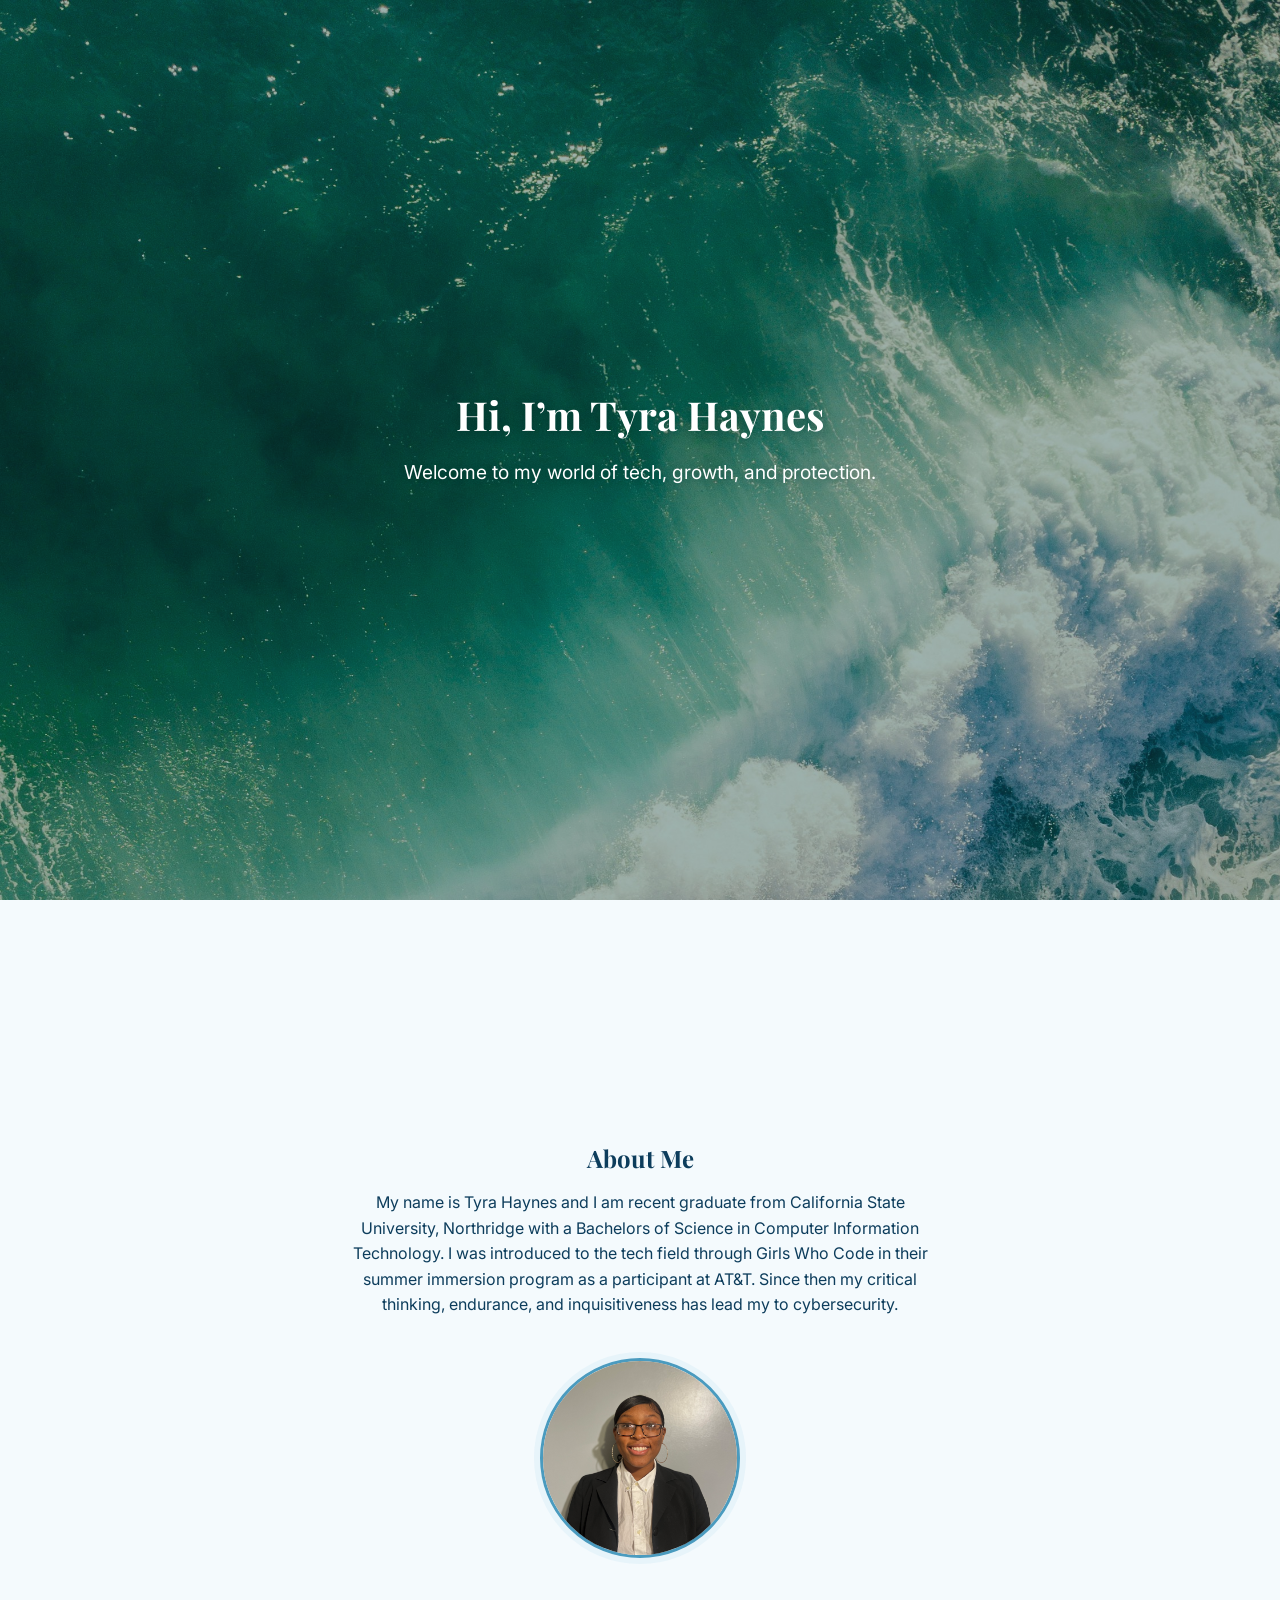
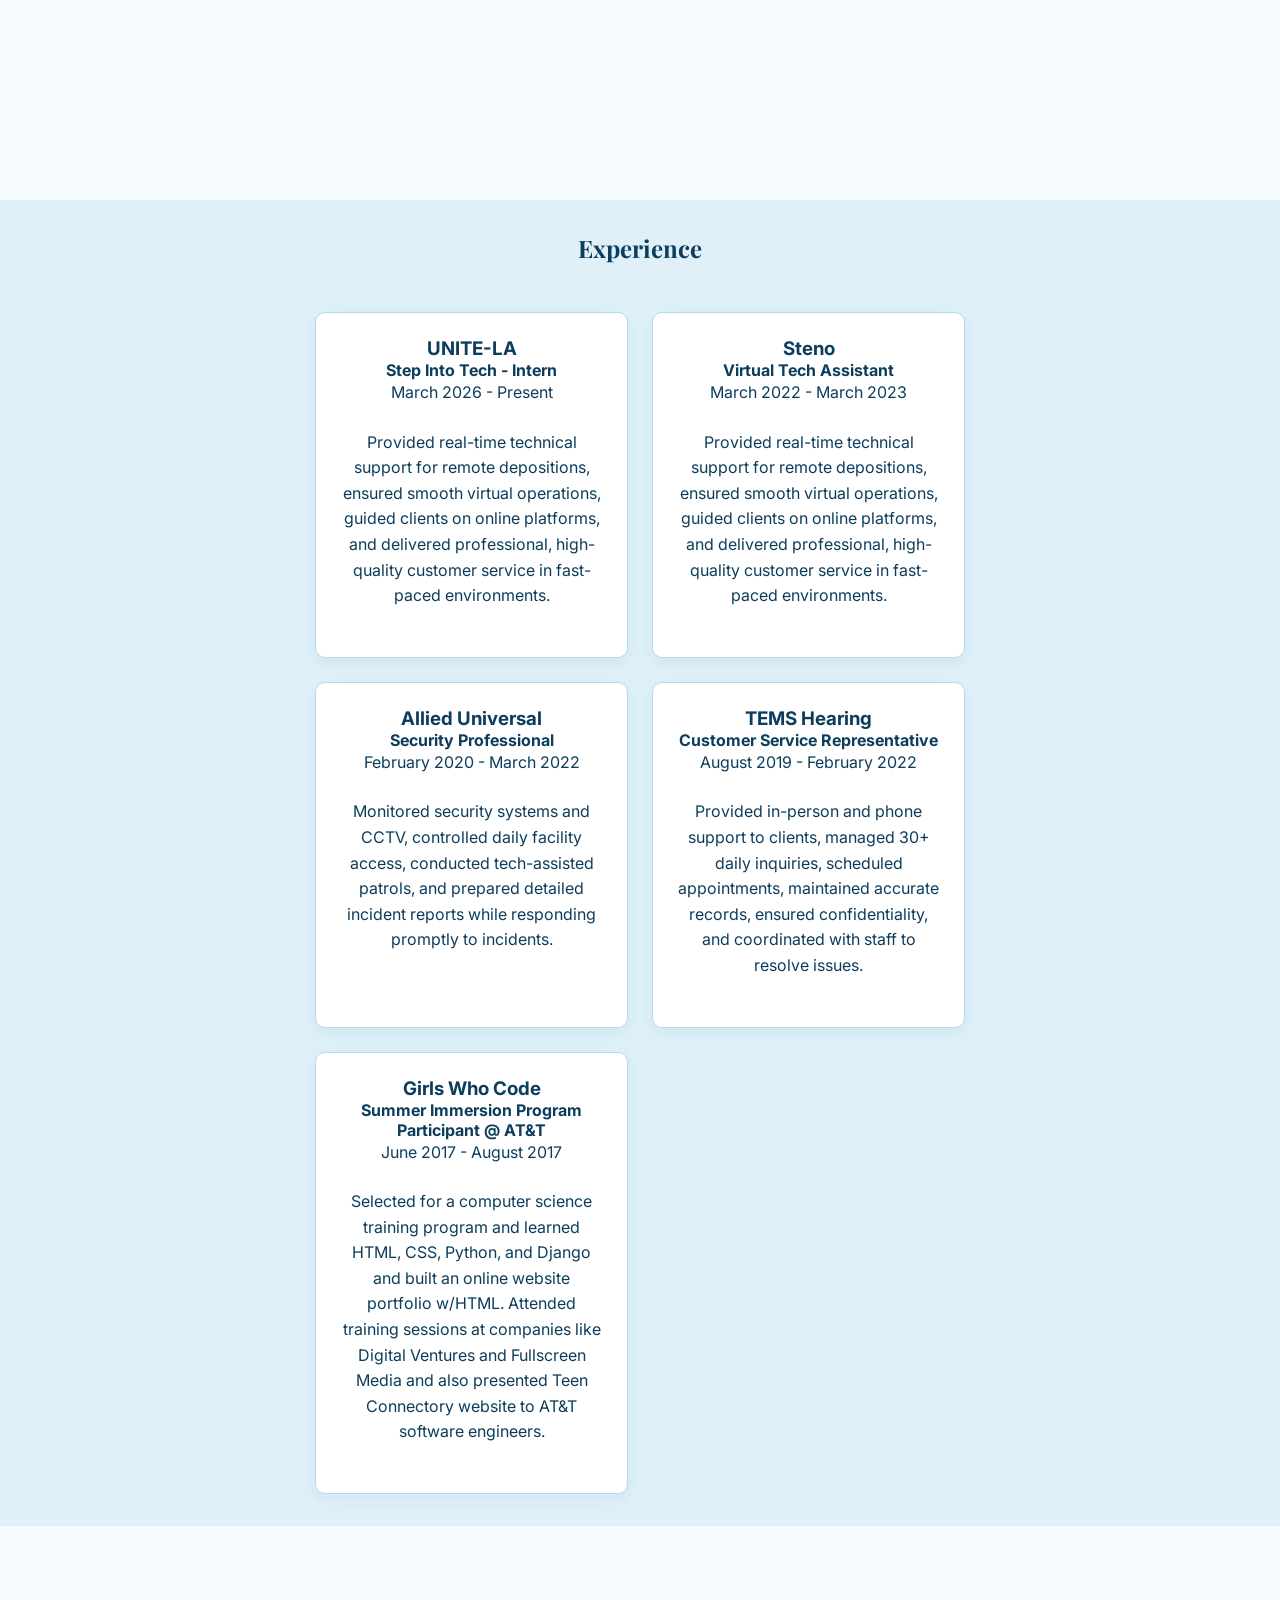
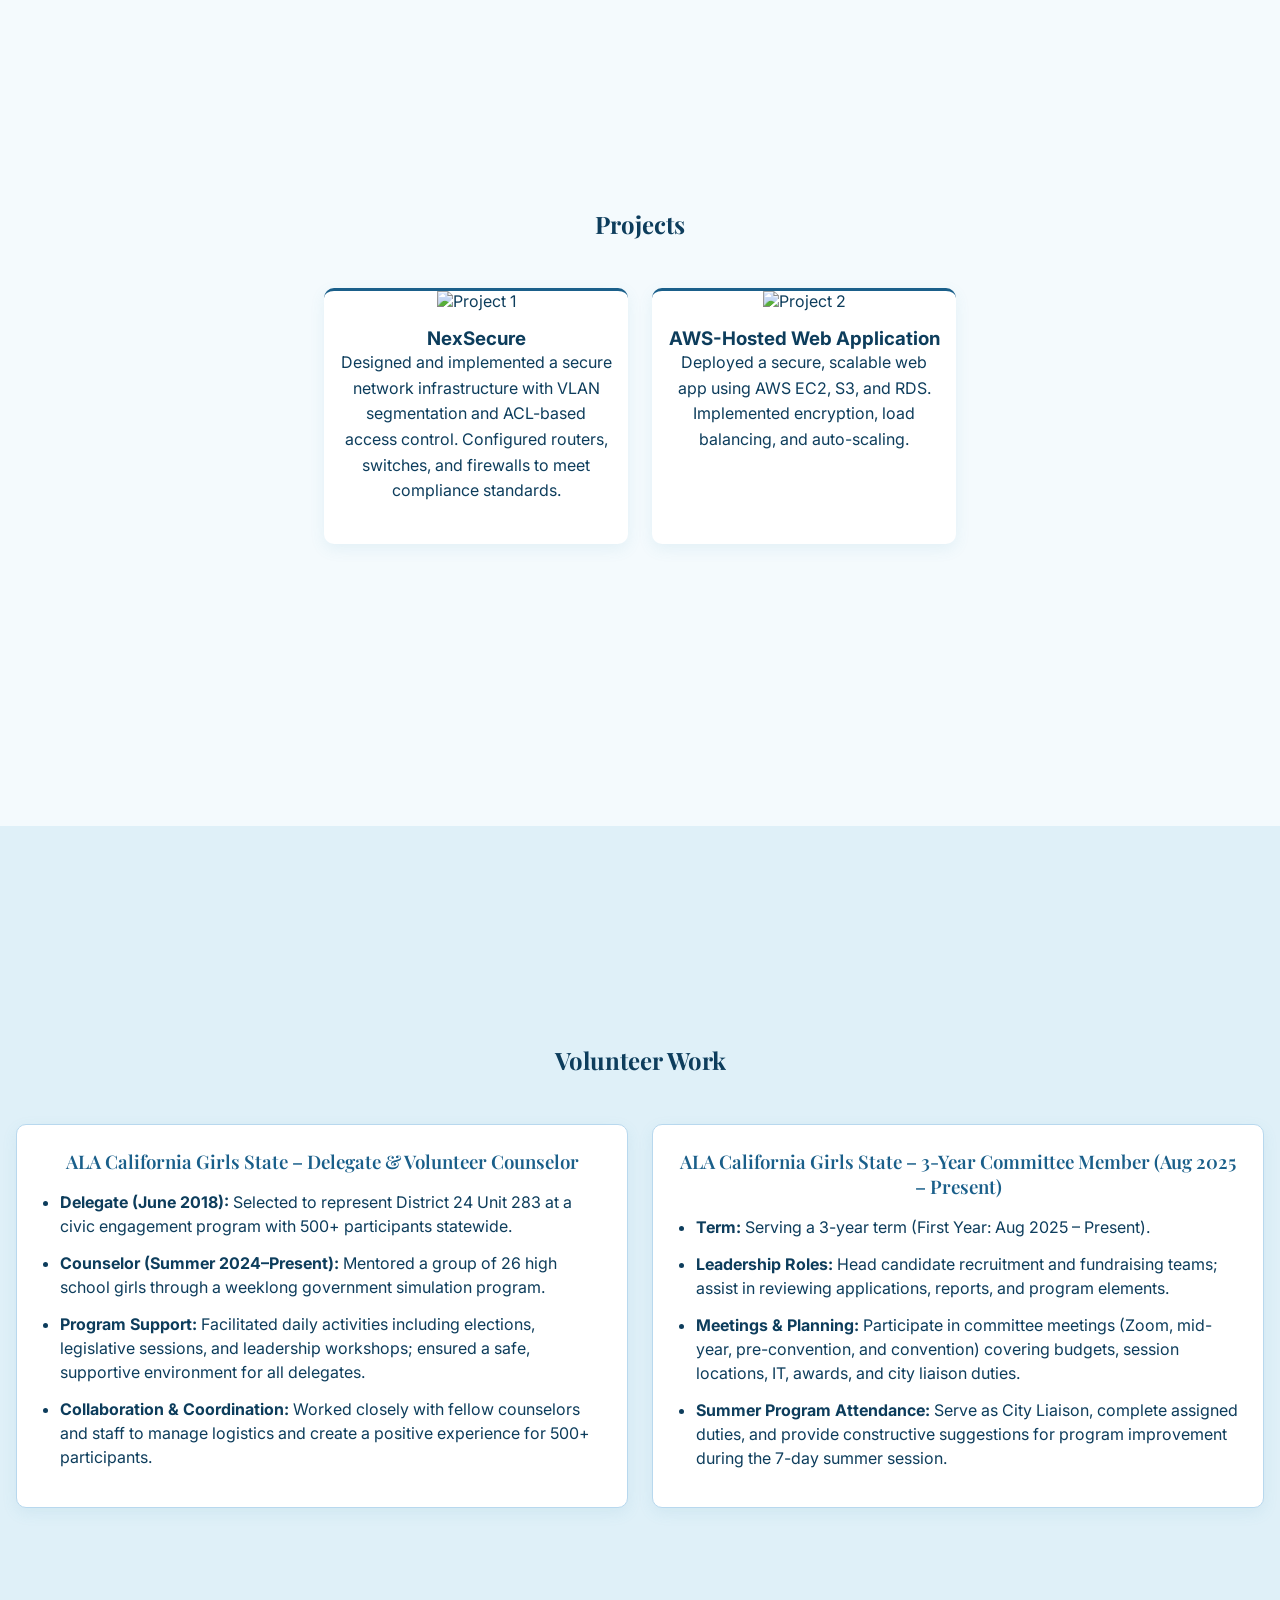
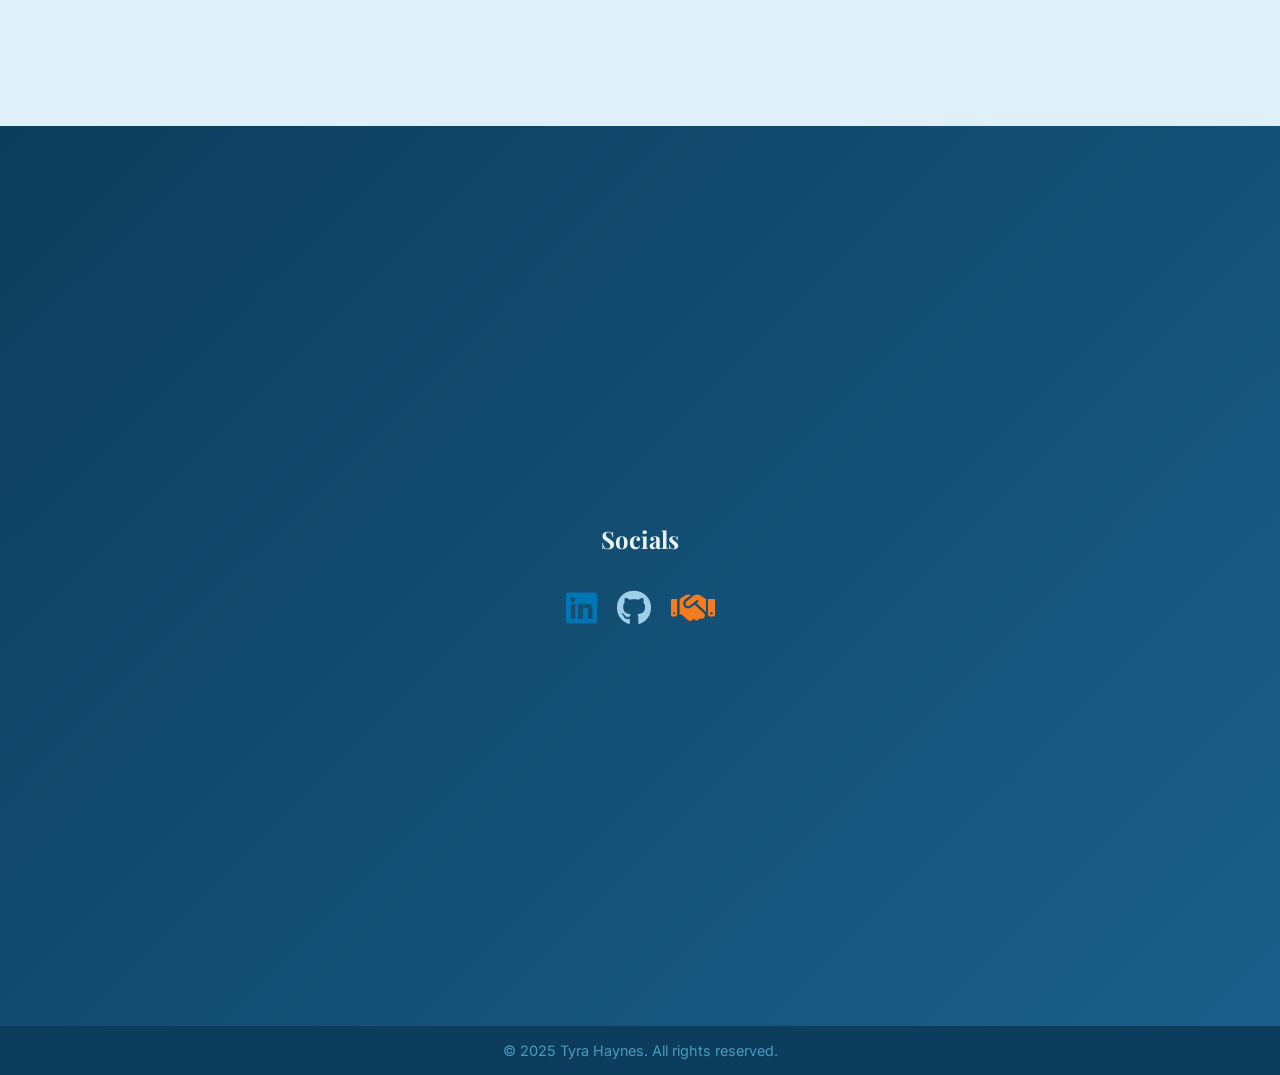
==== index.html @ 69f5b3f6 "Initial commit" ====
<!DOCTYPE html>
<html lang="en">
<head>
  <meta charset="UTF-8">
  <meta name="viewport" content="width=device-width, initial-scale=1.0">
  <title>Tyra Haynes - Cybersecurity Specialist</title>

  <link rel="icon" href="favicon-32x32.png" type="image/png">
<link rel="apple-touch-icon" href="favicon-32x32.png">

  <link rel="stylesheet" href="style.css">
  <link rel="stylesheet" href="https://cdnjs.cloudflare.com/ajax/libs/font-awesome/6.5.0/css/all.min.css">
</head>
<body>

  <!-- Hero -->
  <section id="hero">
    <h1>Hi, I’m Tyra Haynes</h1>
    <p>Welcome to my world of tech, growth, and protection.</p>
  </section>

  <!-- About -->
  <section id="about">
    <h2>About Me</h2>
    <p>My name is Tyra Haynes and I am recent graduate from California State University, Northridge with a Bachelors of Science in Computer Information Technology. I was introduced to the tech field through Girls Who Code in their summer immersion program as a participant at AT&T. Since then my critical thinking, endurance, and inquisitiveness has lead my to cybersecurity.</p>
    <img src="Tyra.jpeg" alt="Tyra Haynes">
  </section>

  <!-- Experience -->
  <section id="experience">
    <h2>Experience</h2>
    <div class="experience-cards">
      <div class="card">
        <h3>UNITE-LA</h3>
        <h4>Step Into Tech - Intern</h4>
        <p>March 2026 - Present </p>
        <p>Provided real-time technical support for remote depositions, ensured smooth virtual operations, guided clients on online platforms, and delivered professional, high-quality customer service in fast-paced environments.</p>
      </div>
      <div class="card">
        <h3>Steno</h3>
        <h4>Virtual Tech Assistant</h4>
        <p>March 2022 - March 2023</p>
        <p>Provided real-time technical support for remote depositions, ensured smooth virtual operations, guided clients on online platforms, and delivered professional, high-quality customer service in fast-paced environments.</p>
      </div>
      <div class="card">
        <h3>Allied Universal</h3>
        <h4>Security Professional</h4>
        <p>February 2020 - March 2022</p>
        <p>Monitored security systems and CCTV, controlled daily facility access, conducted tech-assisted patrols, and prepared detailed incident reports while responding promptly to incidents.</p>
      </div>
      <div class="card">
        <h3>TEMS Hearing</h3>
        <h4>Customer Service Representative</h4>
        <p>August 2019 - February 2022</p>
        <p>Provided in-person and phone support to clients, managed 30+ daily inquiries, scheduled appointments, maintained accurate records, ensured confidentiality, and coordinated with staff to resolve issues.</p> 
        </div>
        <div class="card">
        <h3>Girls Who Code</h3>
        <h4>Summer Immersion Program Participant @ AT&T</h4>
        <p>June 2017 - August 2017</p>
        <p>Selected for a computer science training program and learned HTML, CSS, Python, and Django and built an online website portfolio 
            w/HTML. Attended training sessions at companies like Digital Ventures and Fullscreen Media and also presented Teen Connectory website to AT&T software engineers. </p>
      </div>
    </div>
  </section>

  <!-- Projects -->
  <section id="projects">
    <h2>Projects</h2>
    <div class="projects-grid">
      <div class="project-card">
        <img src="project1.jpg" alt="Project 1">
        <div class="project-info">
          <h3>NexSecure</h3>
          <p>Designed and implemented a secure network infrastructure with VLAN segmentation and ACL-based access control. Configured routers, switches, and firewalls to meet compliance standards.</p>
        </div>
      </div>
      <div class="project-card">
        <img src="project2.jpg" alt="Project 2">
        <div class="project-info">
          <h3>AWS-Hosted Web Application</h3>
          <p>Deployed a secure, scalable web app using AWS EC2, S3, and RDS. Implemented encryption, load balancing, and auto-scaling.</p>
        </div>
      </div>
    </div>
  </section>

  <!-- Volunteer -->
<section id="volunteer">
  <h2>Volunteer Work</h2>
  <div class="volunteer-cards">
    <div class="card">
      <h3>ALA California Girls State – Delegate & Volunteer Counselor</h3>
      <ul>
        <li><strong>Delegate (June 2018):</strong> Selected to represent District 24 Unit 283 at a civic engagement program with 500+ participants statewide.</li>
        <li><strong>Counselor (Summer 2024–Present):</strong> Mentored a group of 26 high school girls through a weeklong government simulation program.</li>
        <li><strong>Program Support:</strong> Facilitated daily activities including elections, legislative sessions, and leadership workshops; ensured a safe, supportive environment for all delegates.</li>
        <li><strong>Collaboration & Coordination:</strong> Worked closely with fellow counselors and staff to manage logistics and create a positive experience for 500+ participants.</li>
      </ul>
    </div>
    <div class="card">
        <h3>ALA California Girls State – 3-Year Committee Member (Aug 2025 – Present)</h3>
         <ul>
        <li><strong>Term:</strong> Serving a 3-year term (First Year: Aug 2025 – Present).</li>
        <li><strong>Leadership Roles:</strong> Head candidate recruitment and fundraising teams; assist in reviewing applications, reports, and program elements.</li>
         <li><strong>Meetings & Planning:</strong> Participate in committee meetings (Zoom, mid-year, pre-convention, and convention) covering budgets, session locations, IT, awards, and city liaison duties.</li>
         <li><strong>Summer Program Attendance:</strong> Serve as City Liaison, complete assigned duties, and provide constructive suggestions for program improvement during the 7-day summer session.</li>
     </ul>
    </div>
  </div>
</section>

  <!-- Contact -->
 <section id="contact">
  <h2>Socials</h2>
  <div class="contact-icons">
    <a href="https://www.linkedin.com/in/tyra-haynes-11b16b142" target="_blank">
      <i class="fab fa-linkedin"></i>
    </a>
    <a href="https://github.com/tyrahaynes" target="_blank">
      <i class="fab fa-github"></i>
    </a>
    <a href="https://app.joinhandshake.com/profiles/zrj7mc" target="_blank">
      <i class="fas fa-handshake"></i>
    </a>
  </div>
</section>



  <footer>
    &copy; 2025 Tyra Haynes. All rights reserved.
  </footer>

  <script src="script.js"></script>
</body>
</html>
---- style.css ----
@import url('https://fonts.googleapis.com/css2?family=Playfair+Display:wght@400;600&family=Inter:wght@400;500&display=swap');

* { box-sizing: border-box; margin: 0; padding: 0; }
html { scroll-behavior: smooth; }
body { font-family: 'Inter', sans-serif; color: #0d3d5c; }
a { text-decoration: none; color: inherit; }

h1, h2 { font-family: 'Playfair Display', serif; margin-bottom: 1rem; }
p { max-width: 600px; margin-bottom: 1.5rem; line-height: 1.6; }

section {
  min-height: 100vh;
  display: flex;
  flex-direction: column;
  justify-content: center;
  align-items: center;
  padding: 2rem;
  text-align: center;
  opacity: 0;
  transform: translateY(20px);
  transition: all 0.8s ease-in-out;
}
section.visible { opacity: 1; transform: translateY(0); }

@keyframes gradientAnimation {
  0% { background-position: 0% 50%; }
  50% { background-position: 100% 50%; }
  100% { background-position: 0% 50%; }
}
body {
  background: linear-gradient(45deg, #0d3d5c, #1a5f8a, #4a9bbf, #0d3d5c);
  background-size: 400% 400%;
  animation: gradientAnimation 15s ease infinite;
}

#hero {
  background-image: url('ocean.jpg'); /* make sure ocean.jpg is in the same folder as your HTML */
  background-size: cover;
  background-position: center top;
  background-repeat: no-repeat;
  position: relative;
  color: #fff;
}

/* Deep teal overlay — pulls from the wave colors in your photo */
#hero::before {
  content: '';
  position: absolute;
  inset: 0;
  background: rgba(10, 60, 55, 0.40);
  z-index: 0;
}

/* Lift all hero content above the overlay */
#hero * {
  position: relative;
  z-index: 1;
}

#hero h1 { 
  font-size: 2.5rem; 
  color: #ffffff; 
  text-shadow: 0 2px 12px rgba(0,0,0,0.25);
}

#hero p { 
  font-size: 1.2rem; 
  color: #ffffff;
  text-shadow: 0 1px 8px rgba(0,0,0,0.2);
}

#hero .cta-btn {
  display: inline-block;
  padding: 0.75rem 2rem;
  border: 1.5px solid rgba(255,255,255,0.7);
  color: #fff;
  border-radius: 30px;
  letter-spacing: 0.05em;
  backdrop-filter: blur(4px);
  background: rgba(255,255,255,0.1);
  transition: background 0.3s, color 0.3s;
}

#hero .cta-btn:hover {
  background: rgba(255,255,255,0.25);
  color: #fff;
}

#about { background: #f4fafd; color: #0d3d5c; }
#about img {
  width: 200px; height: 200px;
  border-radius: 50%; margin-top: 1rem;
  object-fit: cover;
  border: 3px solid #4a9bbf;
  box-shadow: 0 0 0 6px #9dd0e828;
}

#experience { background: #dff0f8; color: #0d3d5c; }
.experience-cards {
  display: grid;
  grid-template-columns: repeat(auto-fit, minmax(250px, 1fr));
  gap: 1.5rem; margin-top: 2rem;
}
.card {
  background: #fff; padding: 1.5rem;
  border-radius: 10px;
  border: 0.5px solid #b8d8ee;
  box-shadow: 0 5px 15px rgba(74,155,191,0.1);
  transition: transform 0.3s, box-shadow 0.3s;
}
.card:hover {
  transform: translateY(-5px);
  box-shadow: 0 10px 25px rgba(74,155,191,0.2);
}

#projects { background: #f4fafd; color: #0d3d5c; }
.projects-grid {
  display: grid;
  grid-template-columns: repeat(auto-fit, minmax(250px, 1fr));
  gap: 1.5rem; margin-top: 2rem;
}
.project-card {
  background: #fff; border-radius: 10px; overflow: hidden;
  border-top: 3px solid #1a5f8a;
  box-shadow: 0 5px 15px rgba(74,155,191,0.1);
  transition: transform 0.3s, box-shadow 0.3s;
}
.project-card:hover {
  transform: translateY(-5px);
  box-shadow: 0 10px 25px rgba(74,155,191,0.2);
}
.project-card img { width: 100%; height: 150px; object-fit: cover; }
.project-card .project-info { padding: 1rem; }

#volunteer { background: #dff0f8; color: #0d3d5c; padding: 2rem 1rem; }
.volunteer-cards {
  display: grid;
  grid-template-columns: repeat(auto-fit, minmax(300px, 1fr));
  gap: 1.5rem; margin-top: 2rem;
}
#volunteer ul { text-align: left; margin-top: 1rem; padding-left: 1.2rem; }
#volunteer li { margin-bottom: 0.8rem; line-height: 1.5; }
#volunteer h3 {
  text-align: center; margin-bottom: 1rem;
  font-weight: 600; font-family: 'Playfair Display', serif; color: #1a5f8a;
}

#contact { background: linear-gradient(135deg, #0d3d5c, #1a5f8a); color: #e8f4fb; }
.contact-icons { display: flex; justify-content: center; gap: 20px; font-size: 2.2rem; margin-top: 1rem; }
.contact-icons a { color: #9dd0e8; transition: color 0.3s, transform 0.3s; }
.contact-icons a:hover { transform: translateY(-5px); }
.contact-icons a[href*="linkedin"] { color: #0077b5; }
.contact-icons a[href*="github"] { color: #9dd0e8; }
.contact-icons a[href*="joinhandshake"] { color: #f47c20; }

footer { padding: 1rem; text-align: center; font-size: 0.9rem; background: #0d3d5c; color: #4a9bbf; }
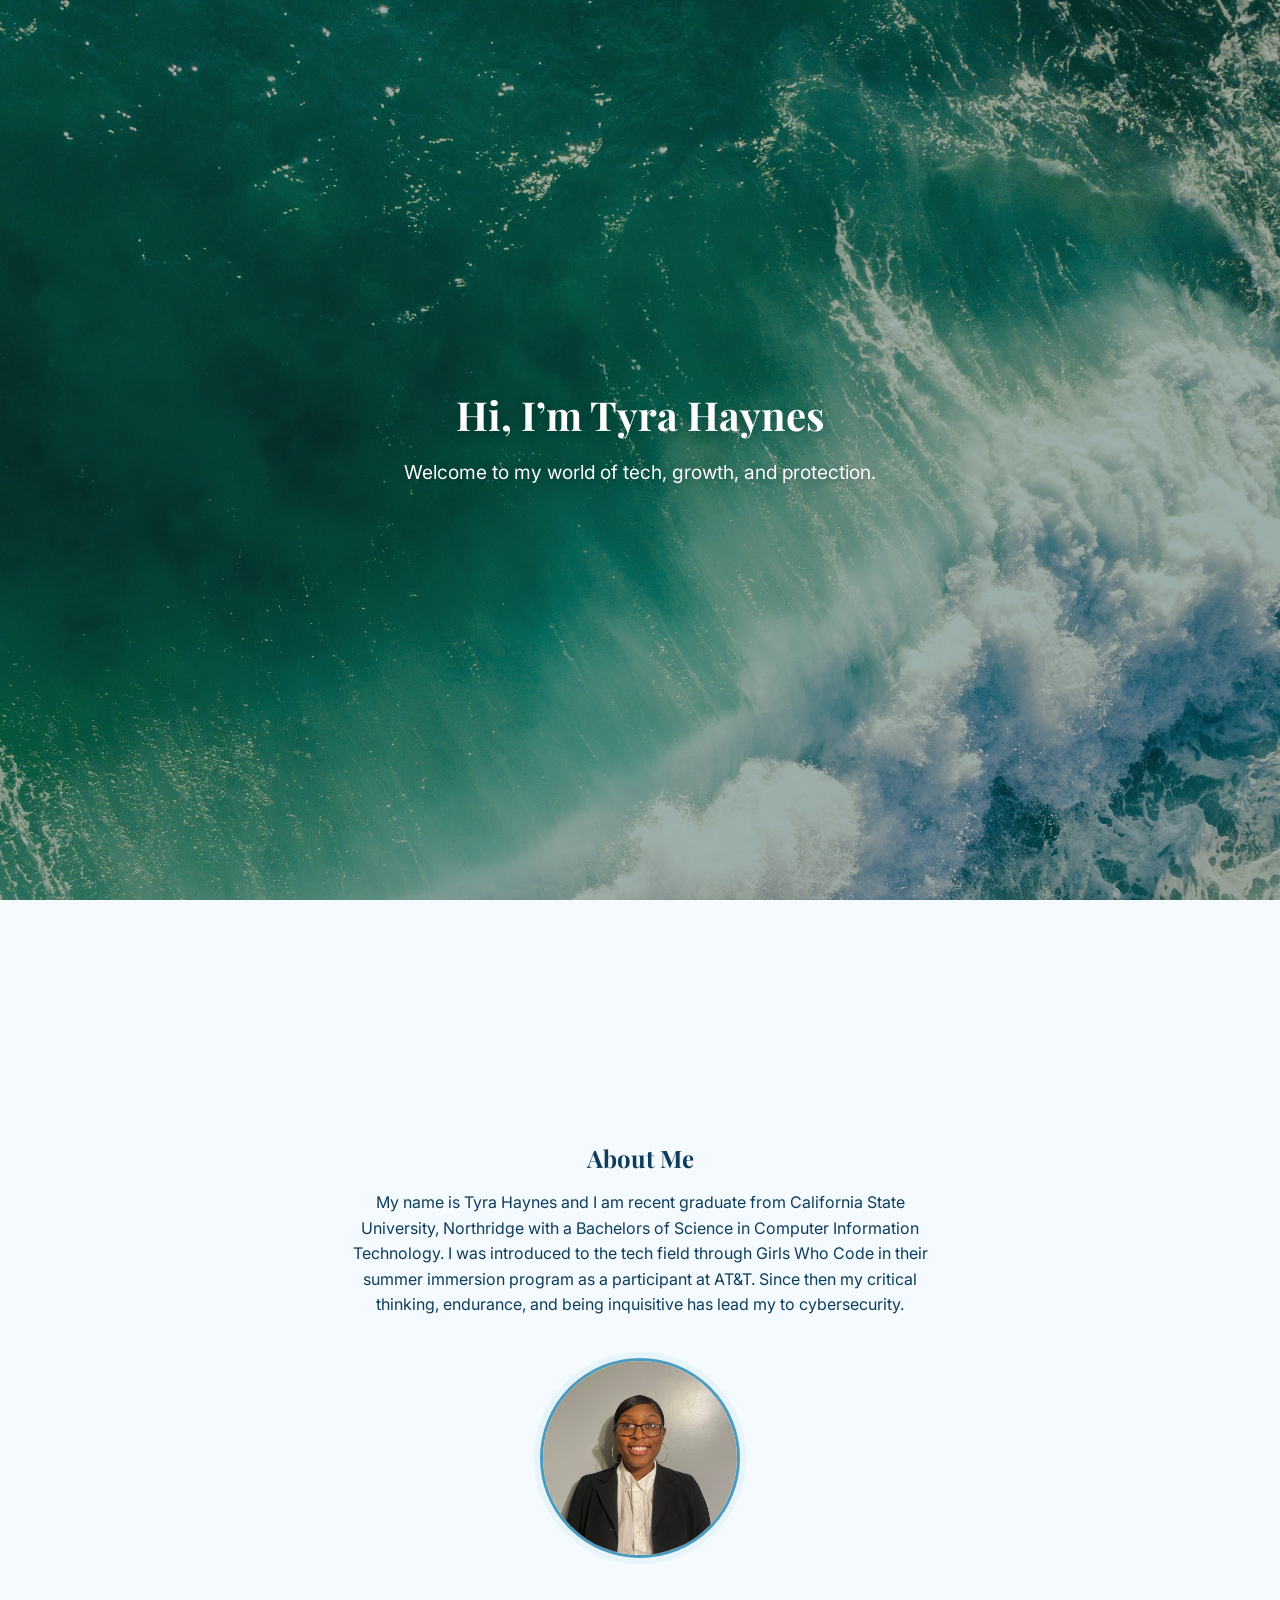
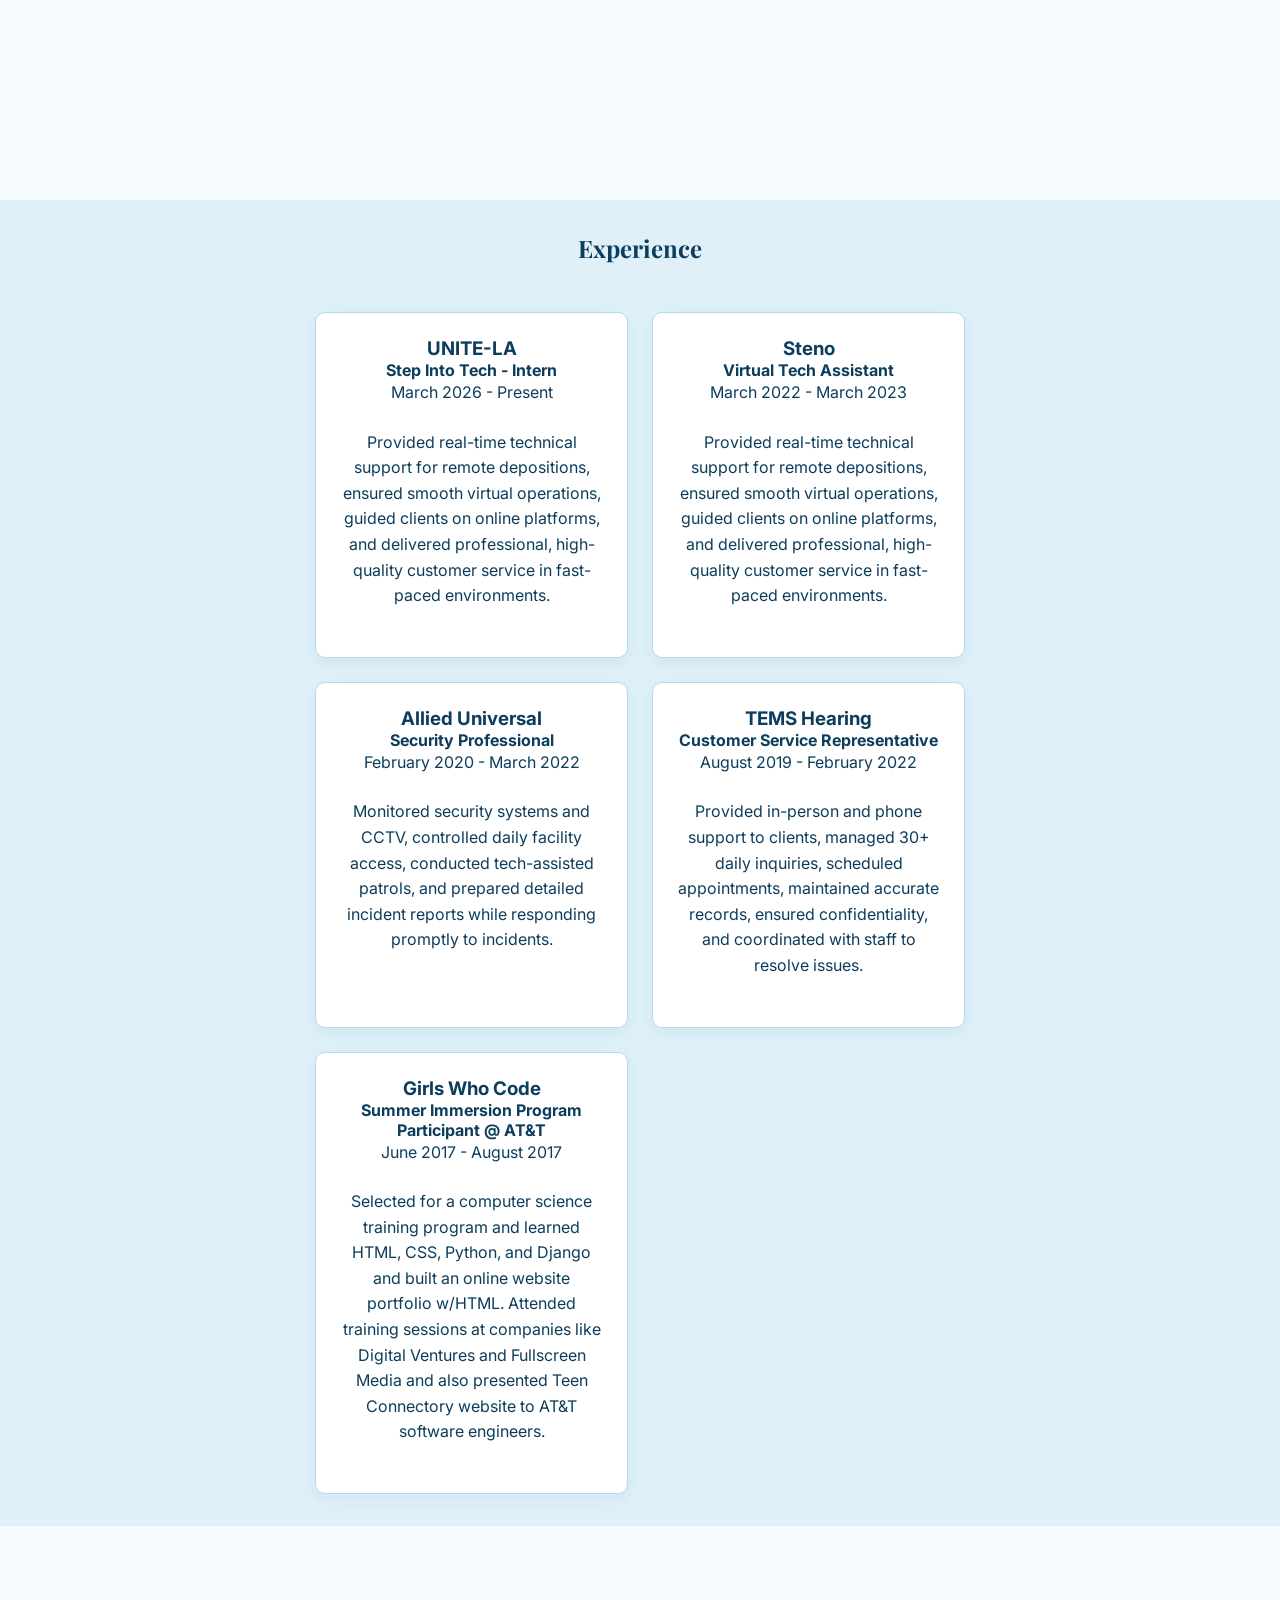
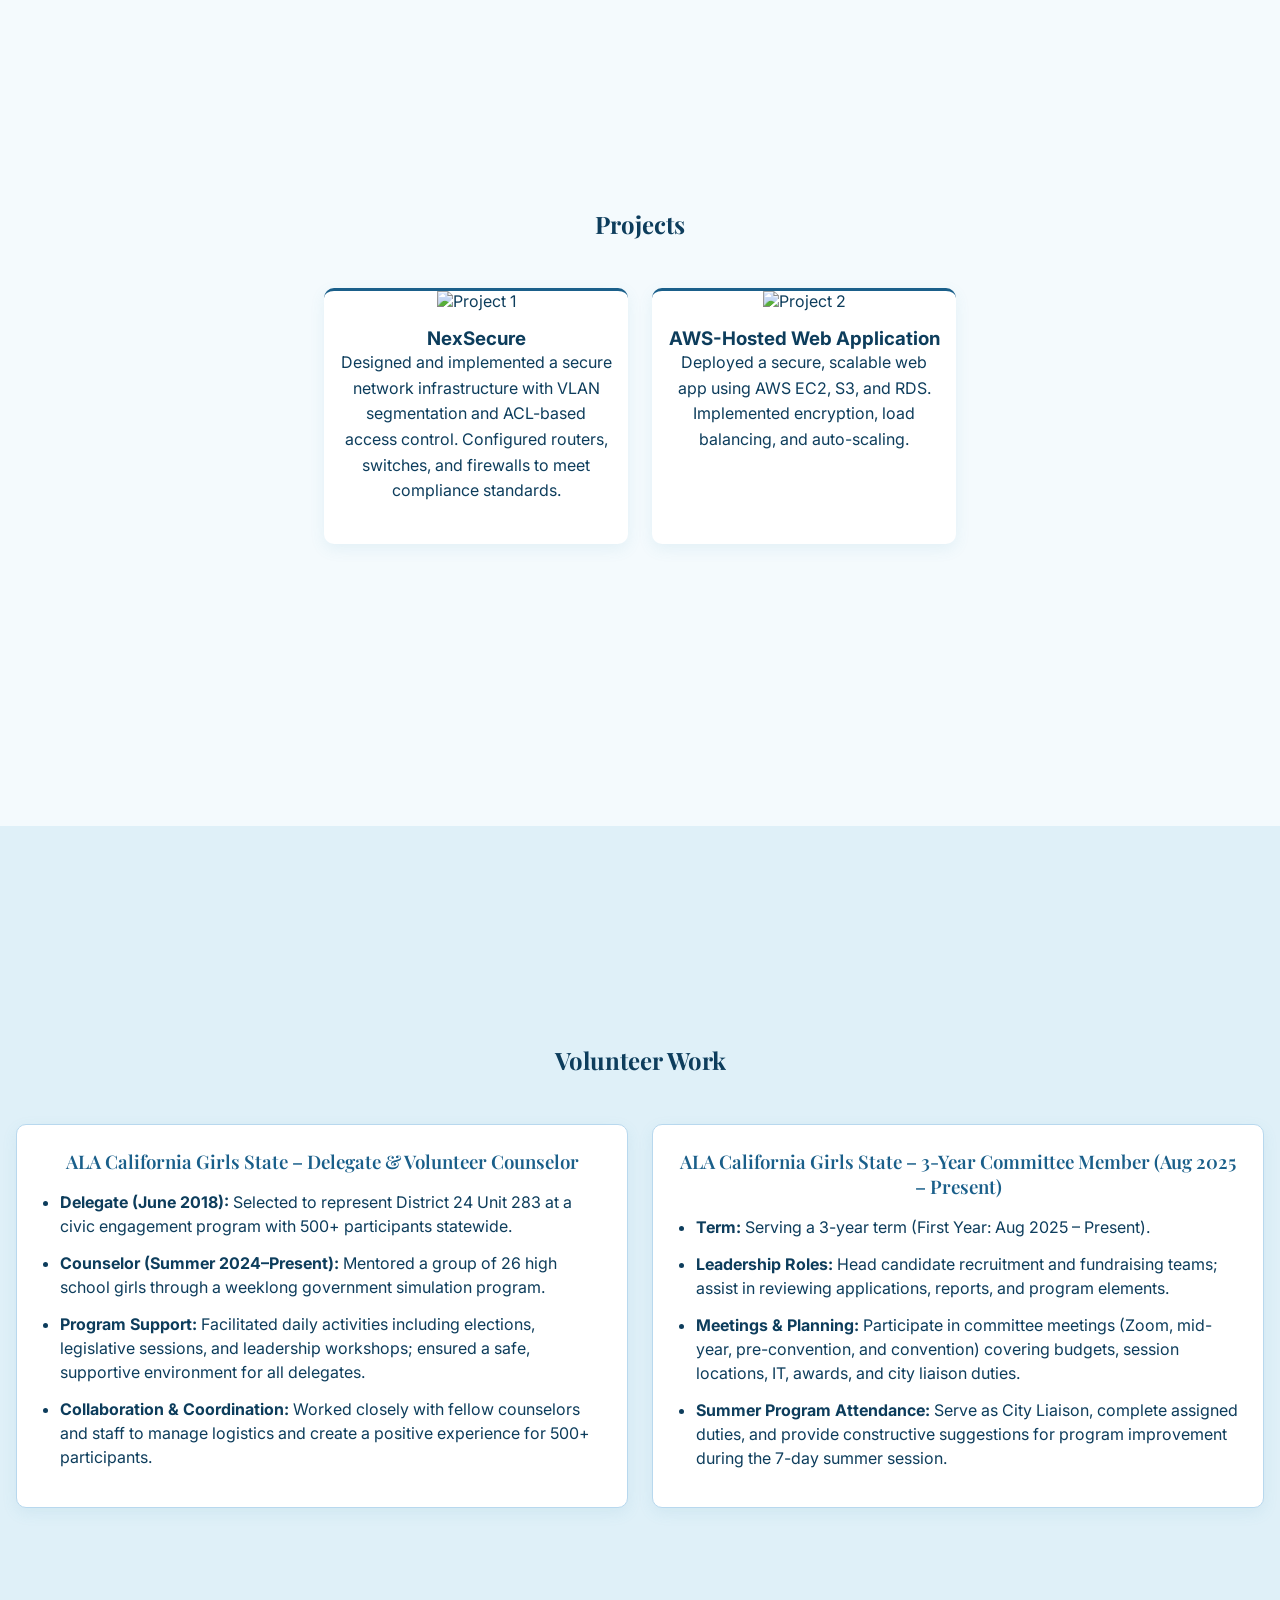
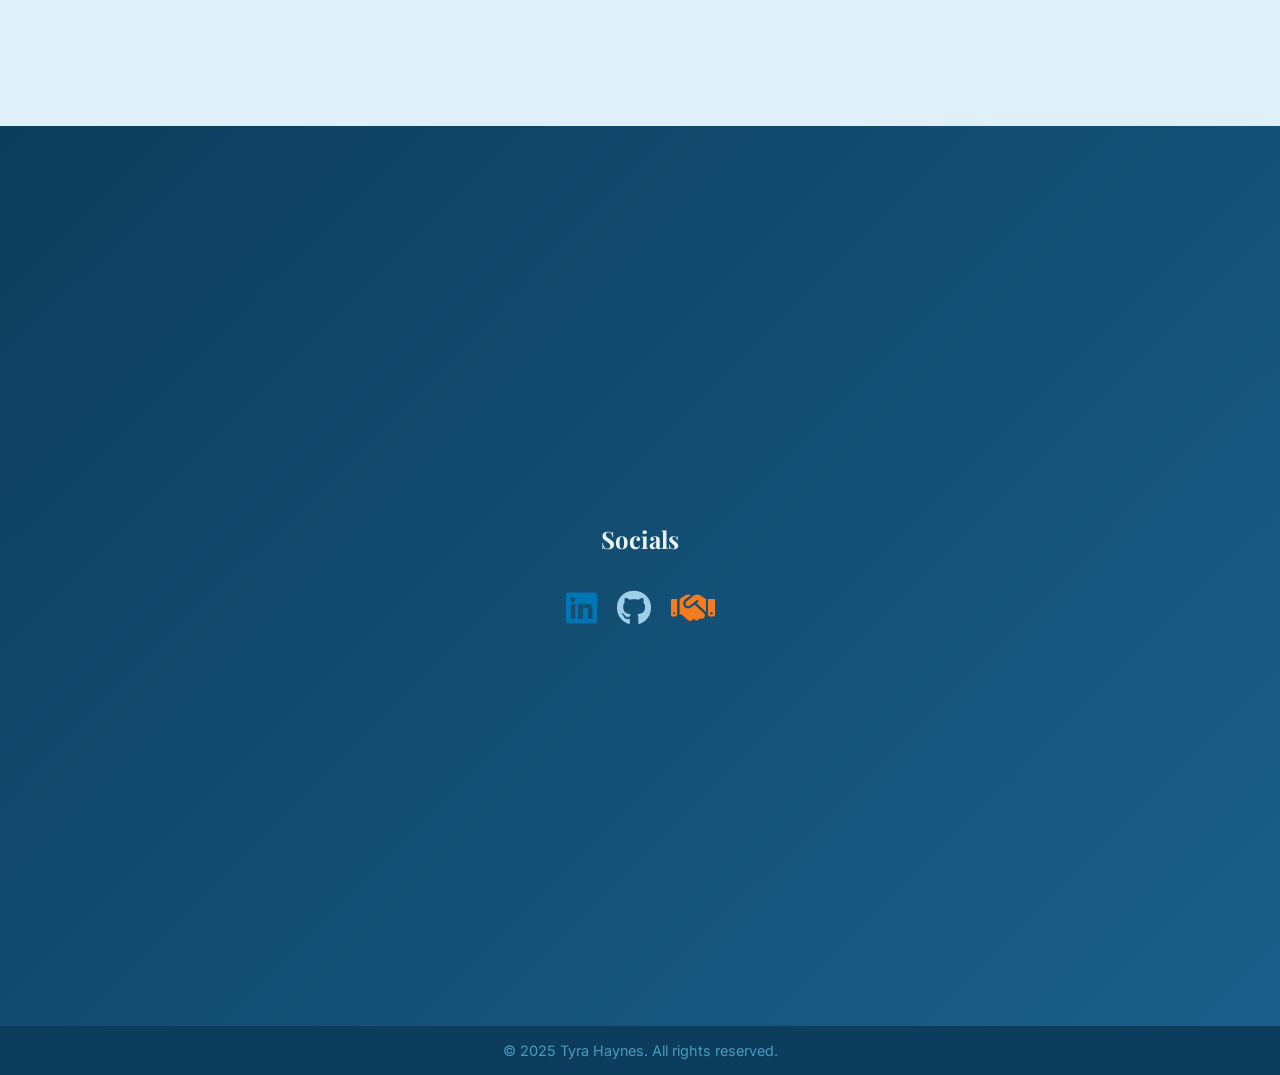
==== commit 64f88064: "Update index.html I fixed my Bio section." ====
--- a/index.html
+++ b/index.html
@@ -22,7 +22,7 @@
   <!-- About -->
   <section id="about">
     <h2>About Me</h2>
-    <p>My name is Tyra Haynes and I am recent graduate from California State University, Northridge with a Bachelors of Science in Computer Information Technology. I was introduced to the tech field through Girls Who Code in their summer immersion program as a participant at AT&T. Since then my critical thinking, endurance, and inquisitiveness has lead my to cybersecurity.</p>
+    <p>My name is Tyra Haynes and I am recent graduate from California State University, Northridge with a Bachelors of Science in Computer Information Technology. I was introduced to the tech field through Girls Who Code in their summer immersion program as a participant at AT&T. Since then my critical thinking, endurance, and being inquisitive has lead my to cybersecurity.</p>
     <img src="Tyra.jpeg" alt="Tyra Haynes">
   </section>
 
@@ -134,4 +134,4 @@
 
   <script src="script.js"></script>
 </body>
-</html>+</html>
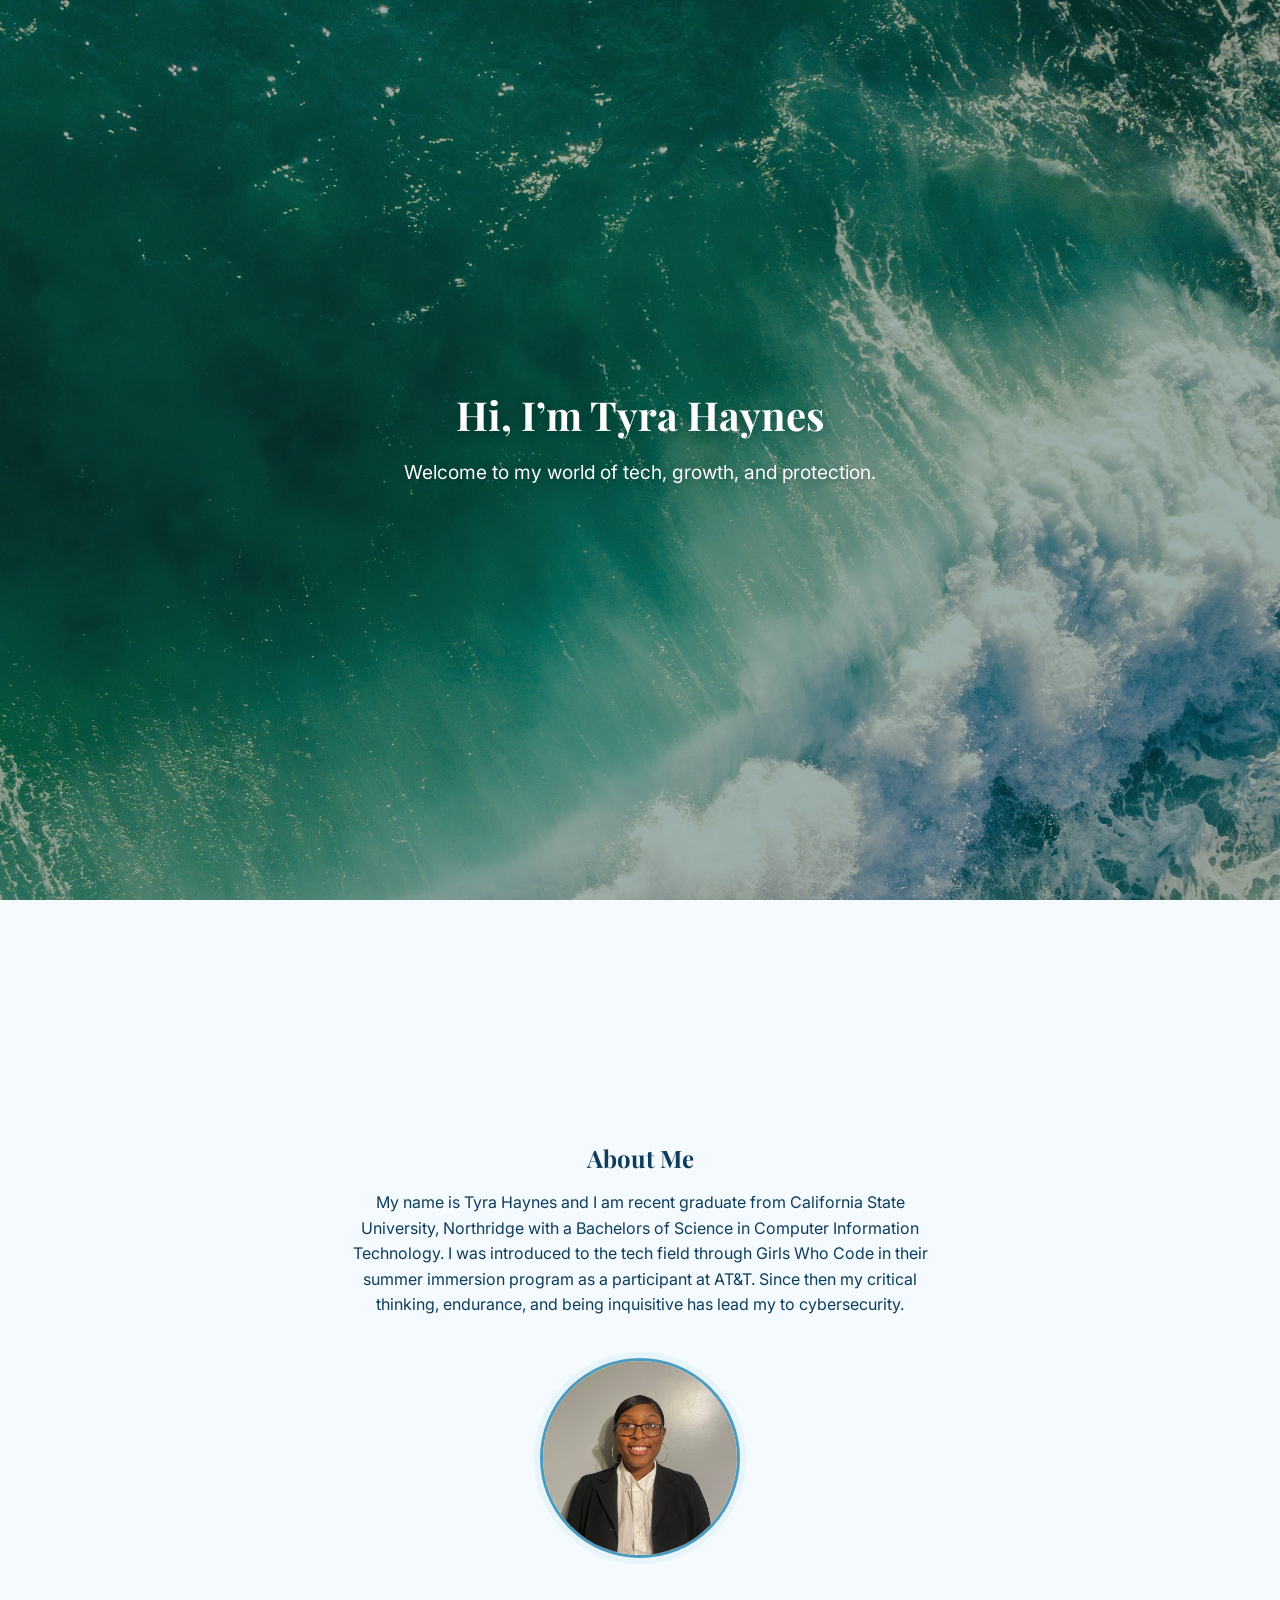
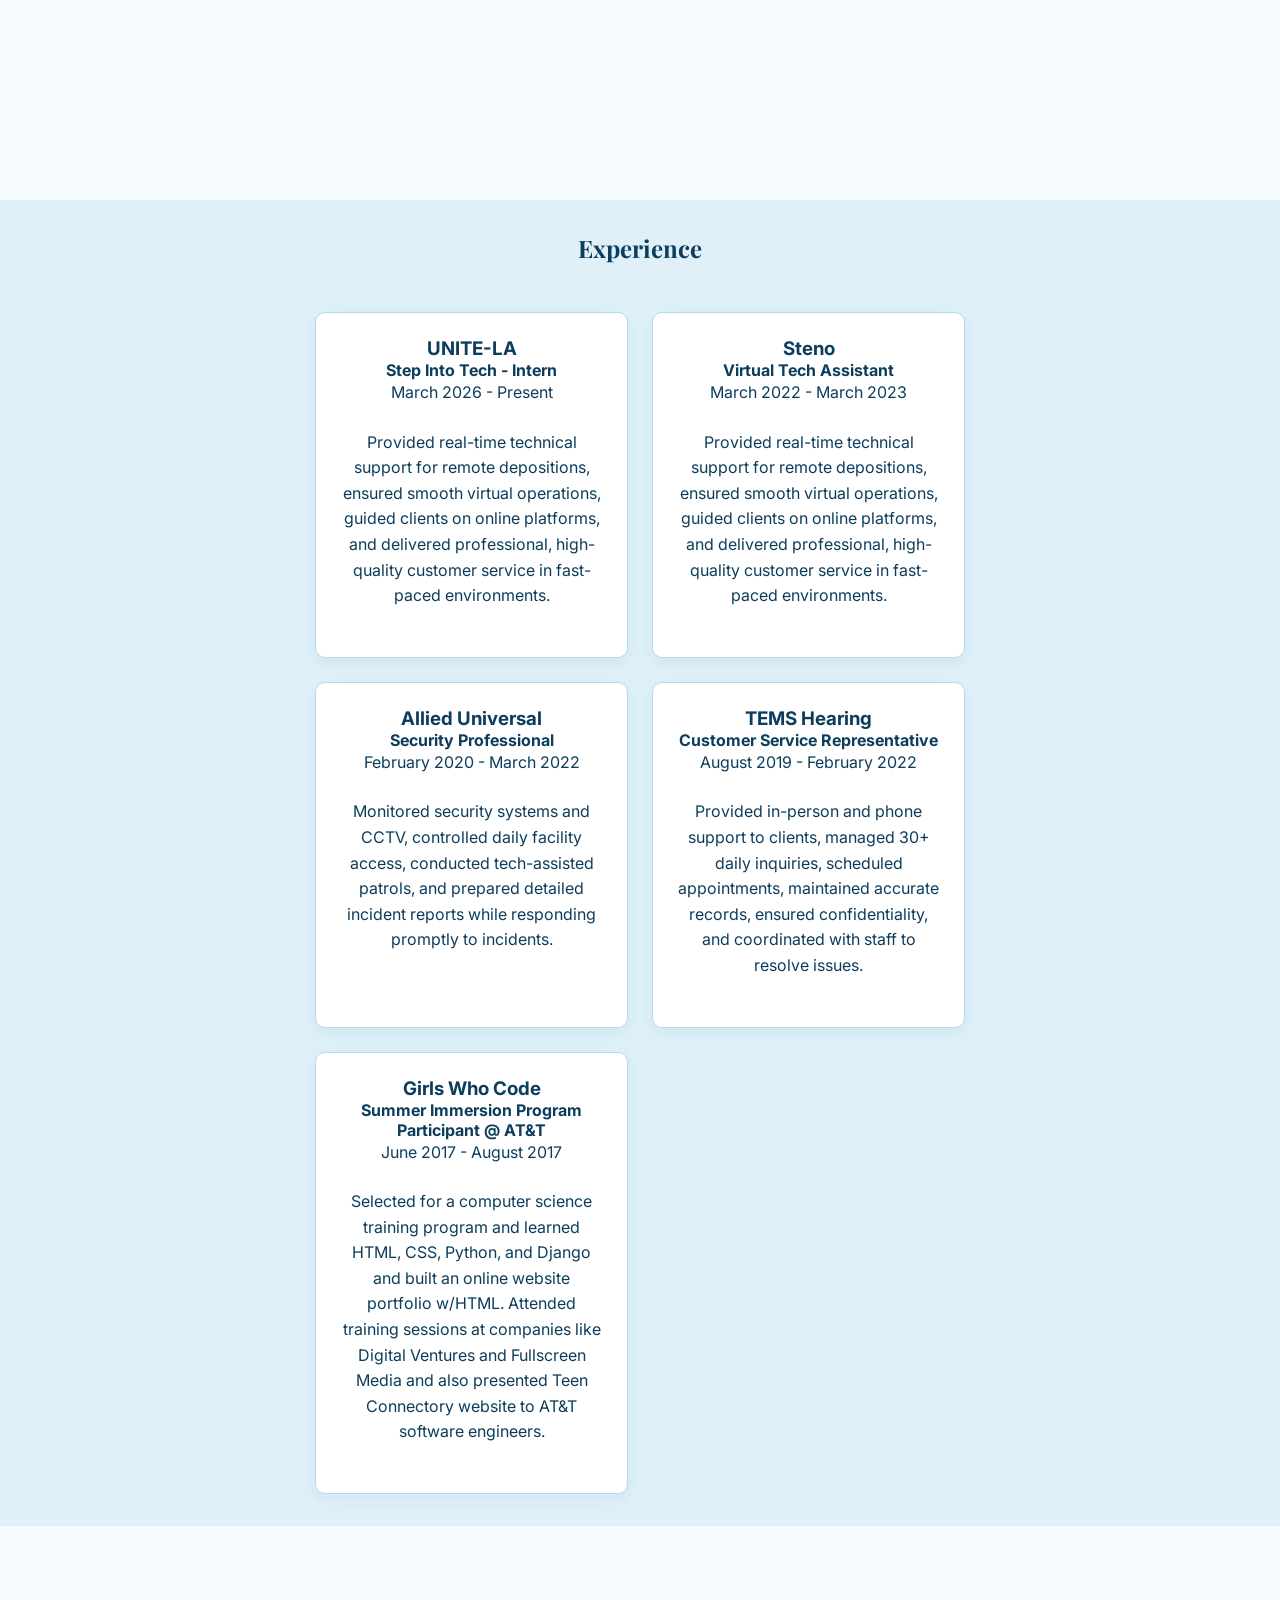
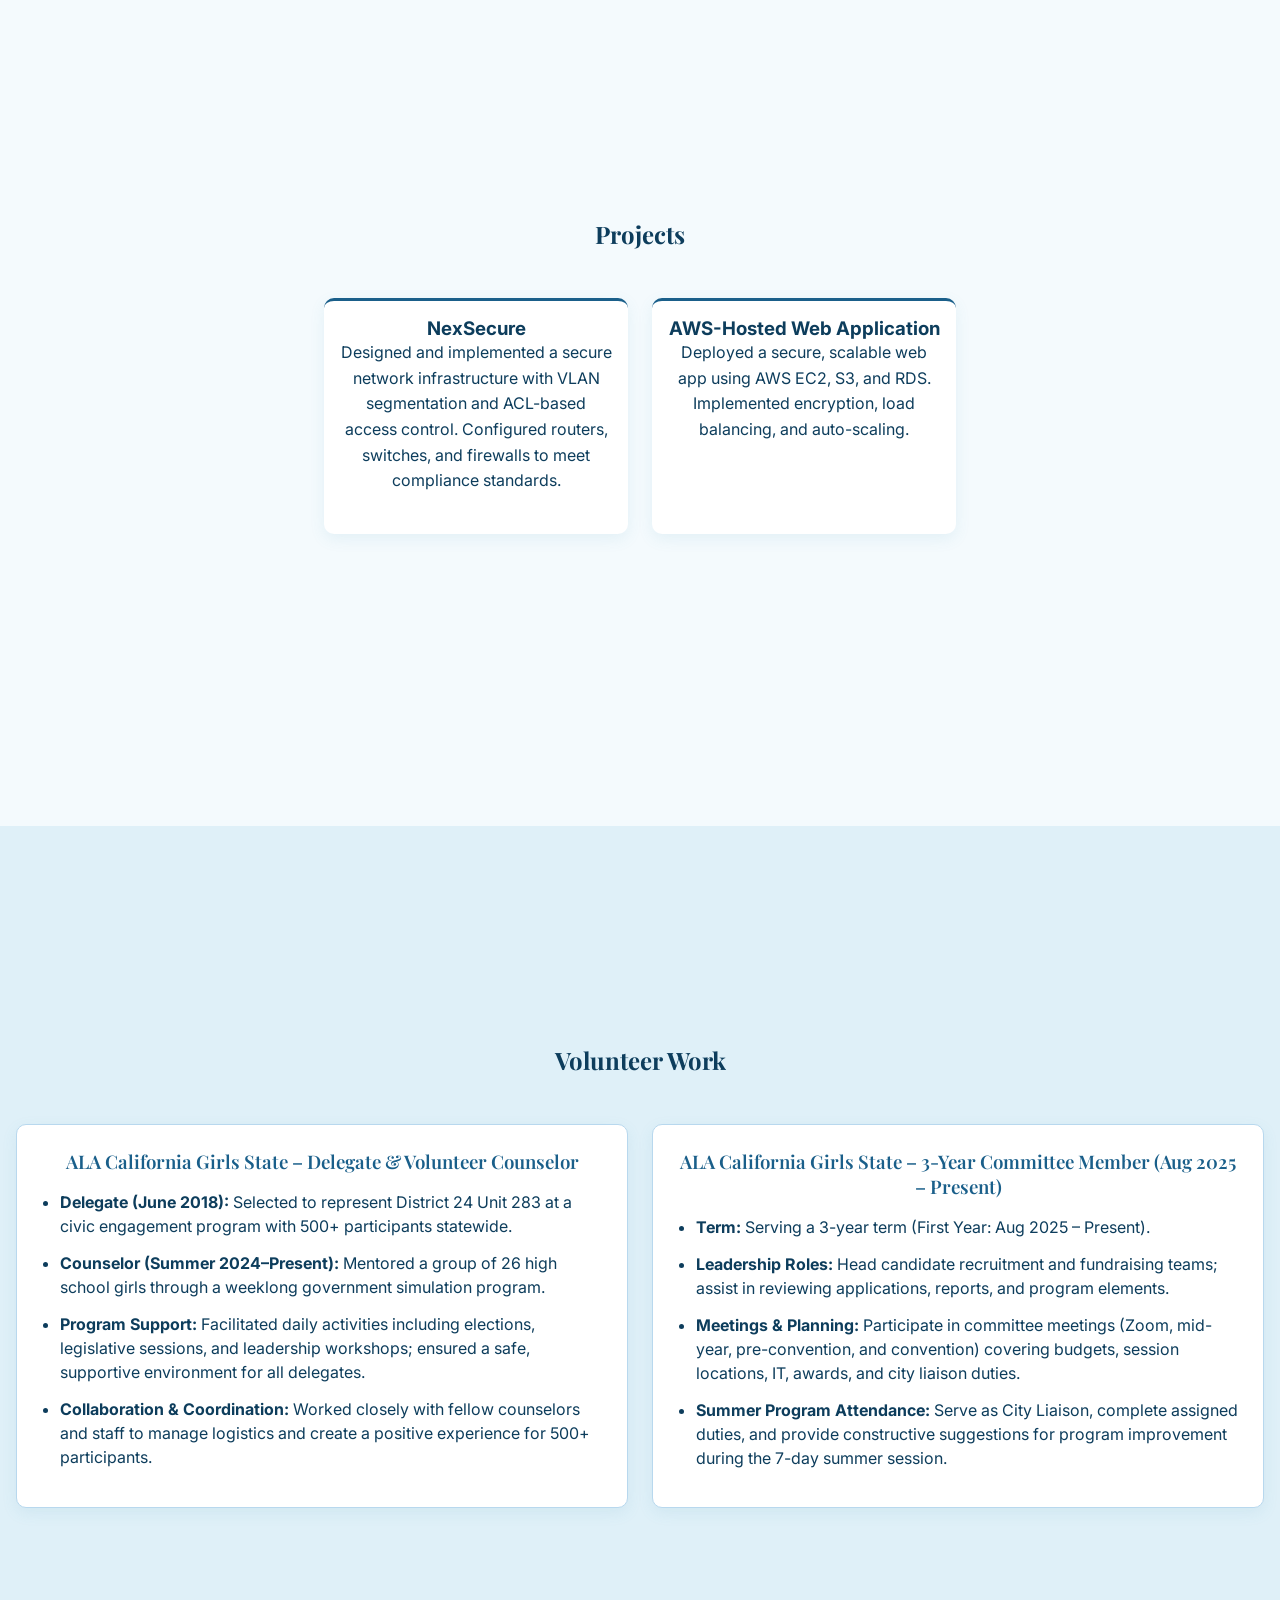
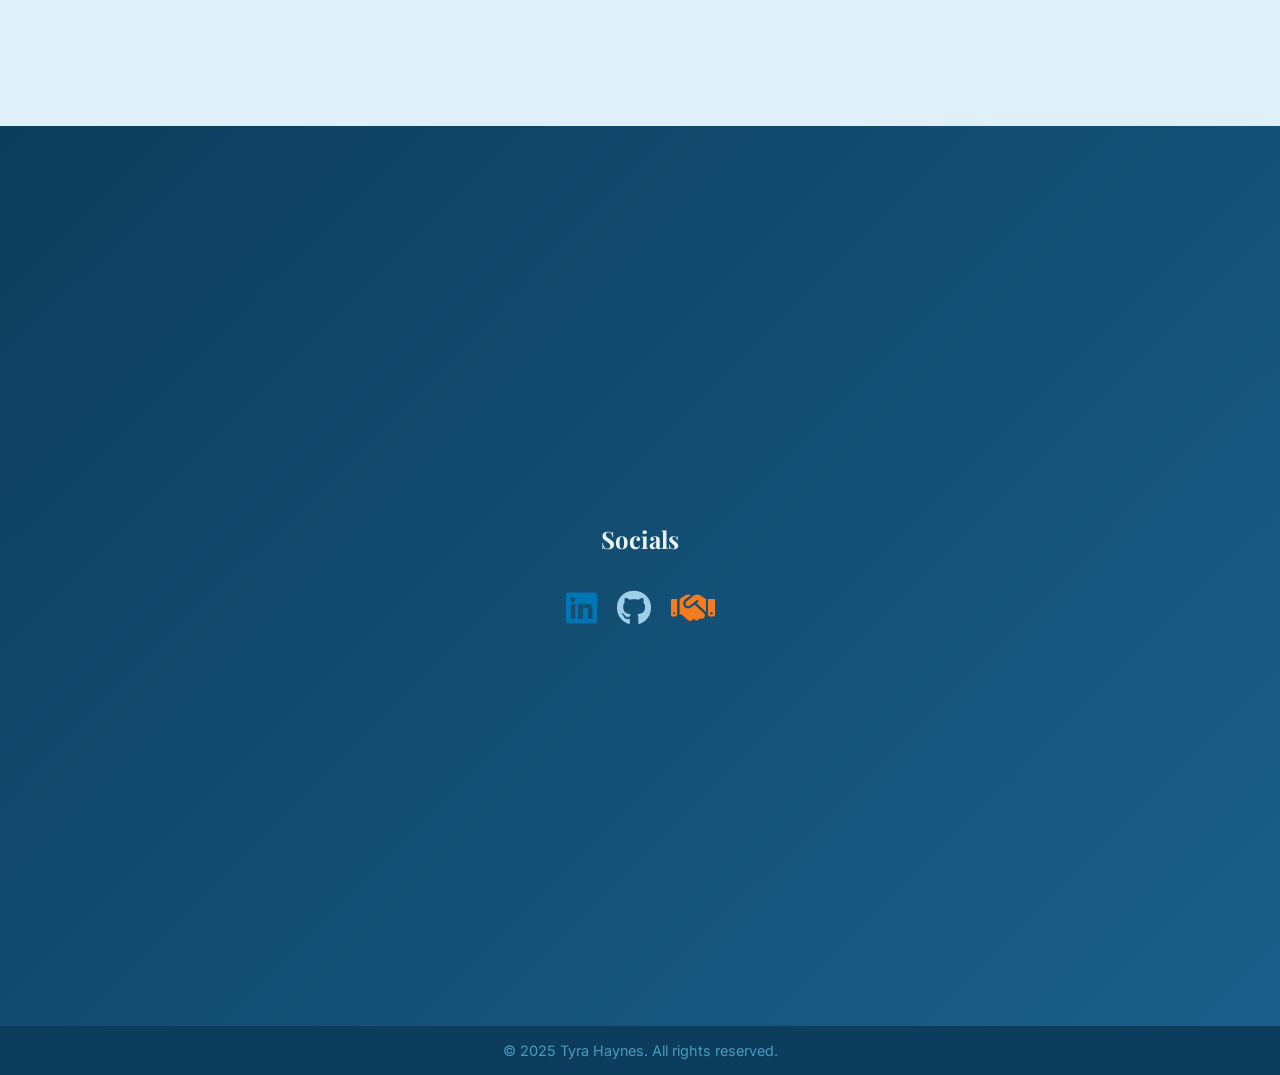
==== commit b4333984: "Update index.html I took out the photos from on top of the project descriptions" ====
--- a/index.html
+++ b/index.html
@@ -69,14 +69,12 @@
     <h2>Projects</h2>
     <div class="projects-grid">
       <div class="project-card">
-        <img src="project1.jpg" alt="Project 1">
         <div class="project-info">
           <h3>NexSecure</h3>
           <p>Designed and implemented a secure network infrastructure with VLAN segmentation and ACL-based access control. Configured routers, switches, and firewalls to meet compliance standards.</p>
         </div>
       </div>
       <div class="project-card">
-        <img src="project2.jpg" alt="Project 2">
         <div class="project-info">
           <h3>AWS-Hosted Web Application</h3>
           <p>Deployed a secure, scalable web app using AWS EC2, S3, and RDS. Implemented encryption, load balancing, and auto-scaling.</p>
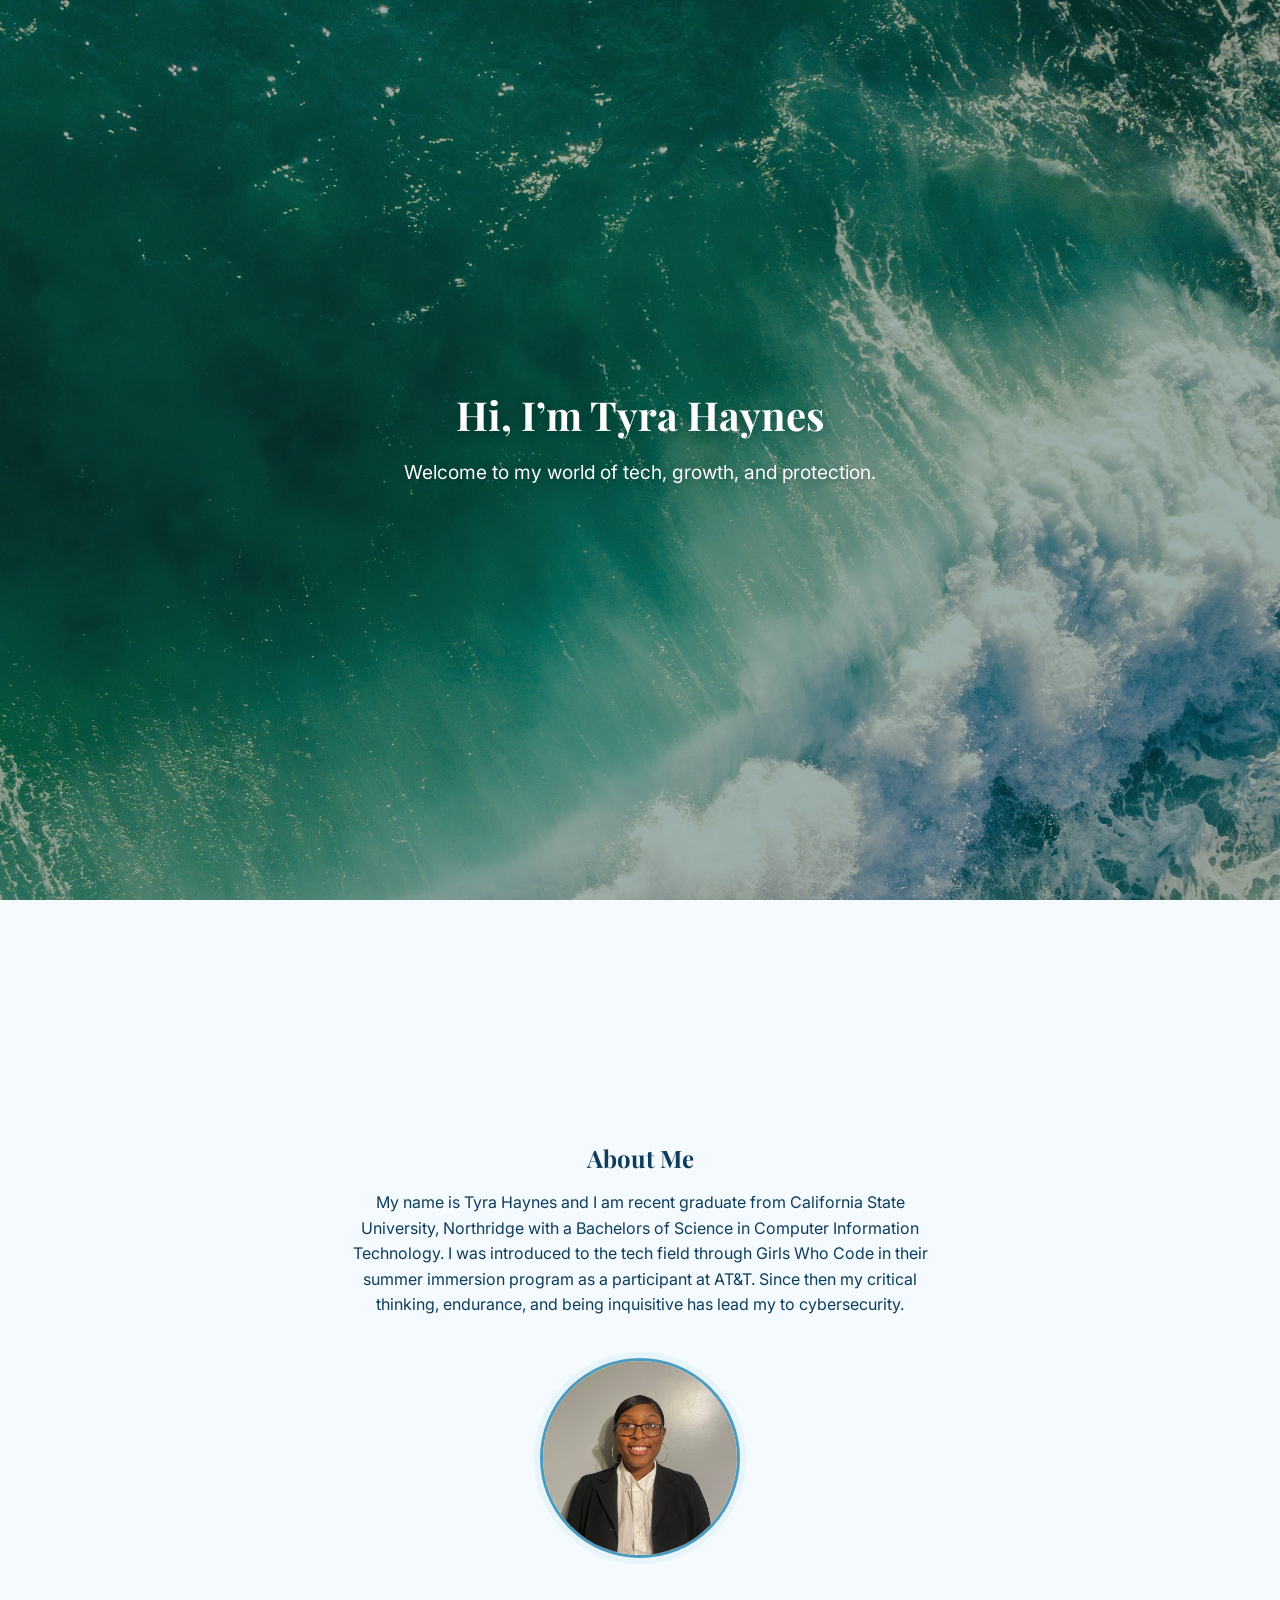
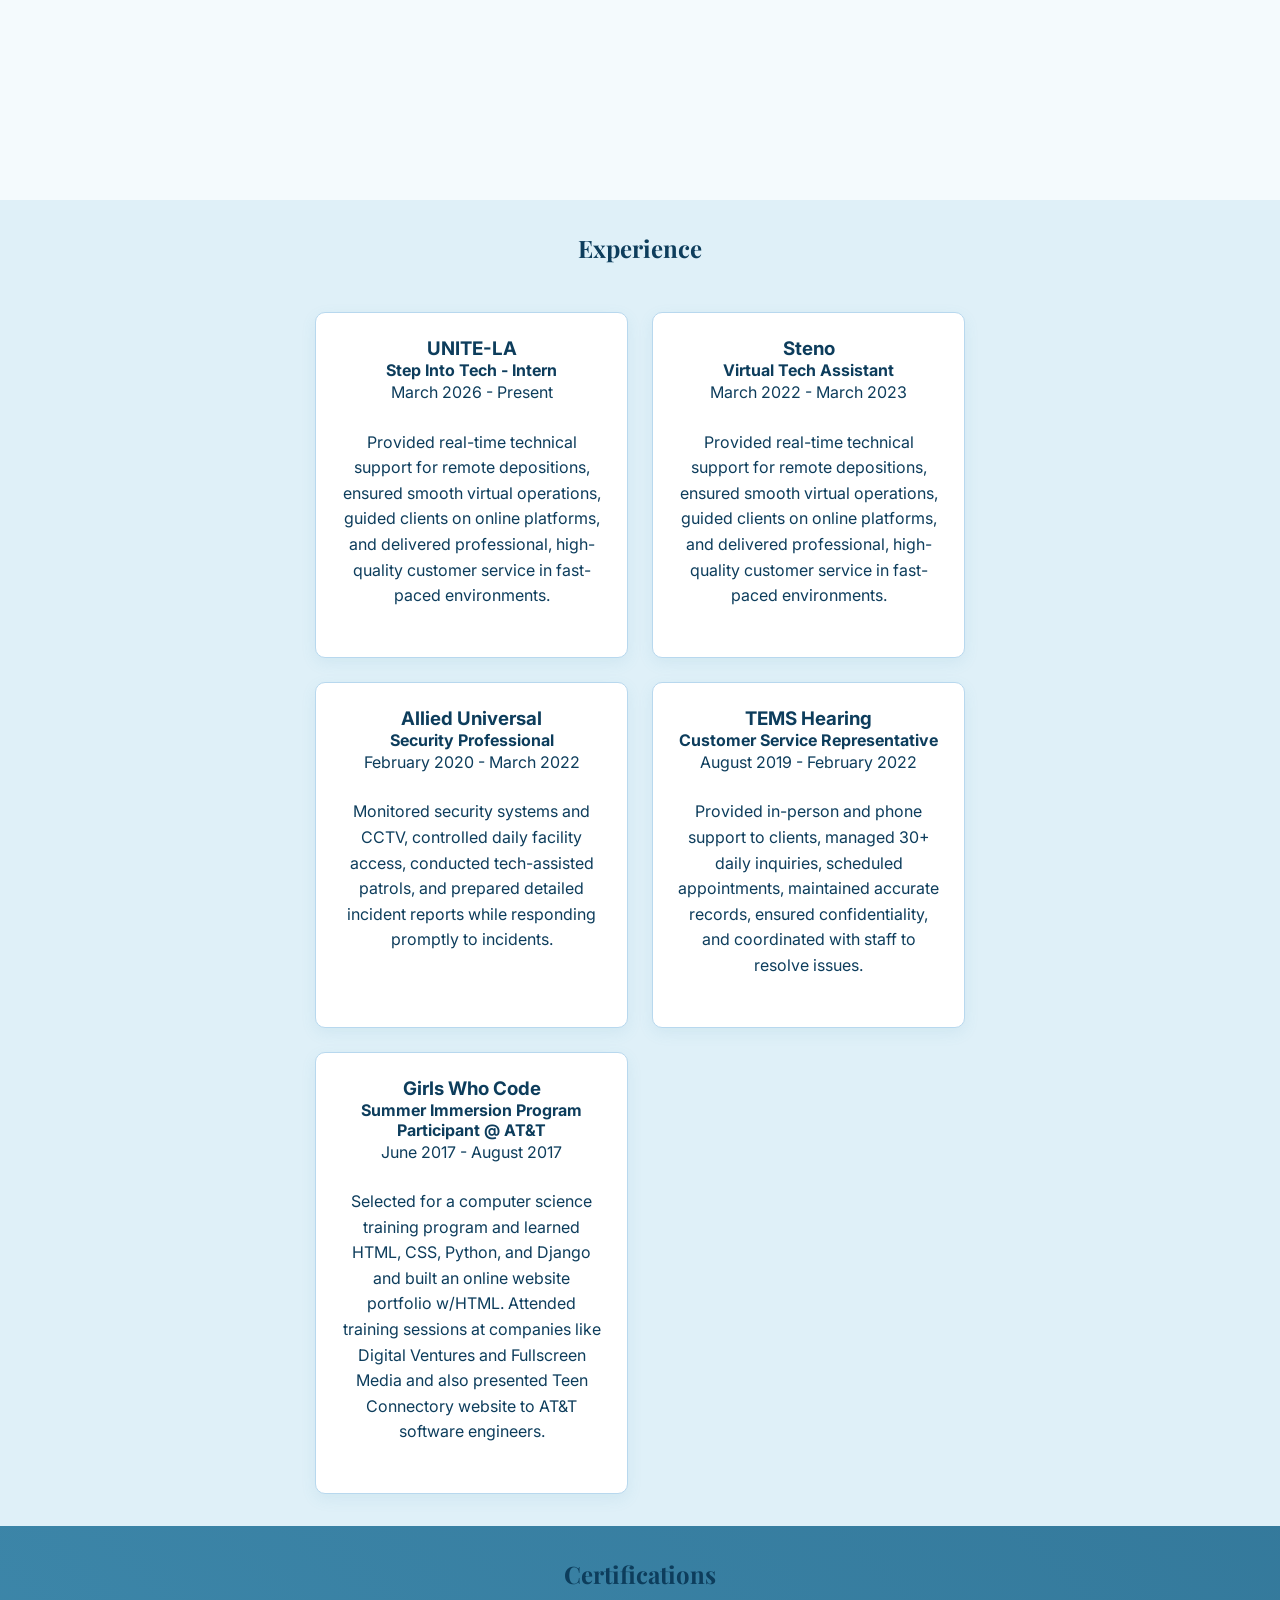
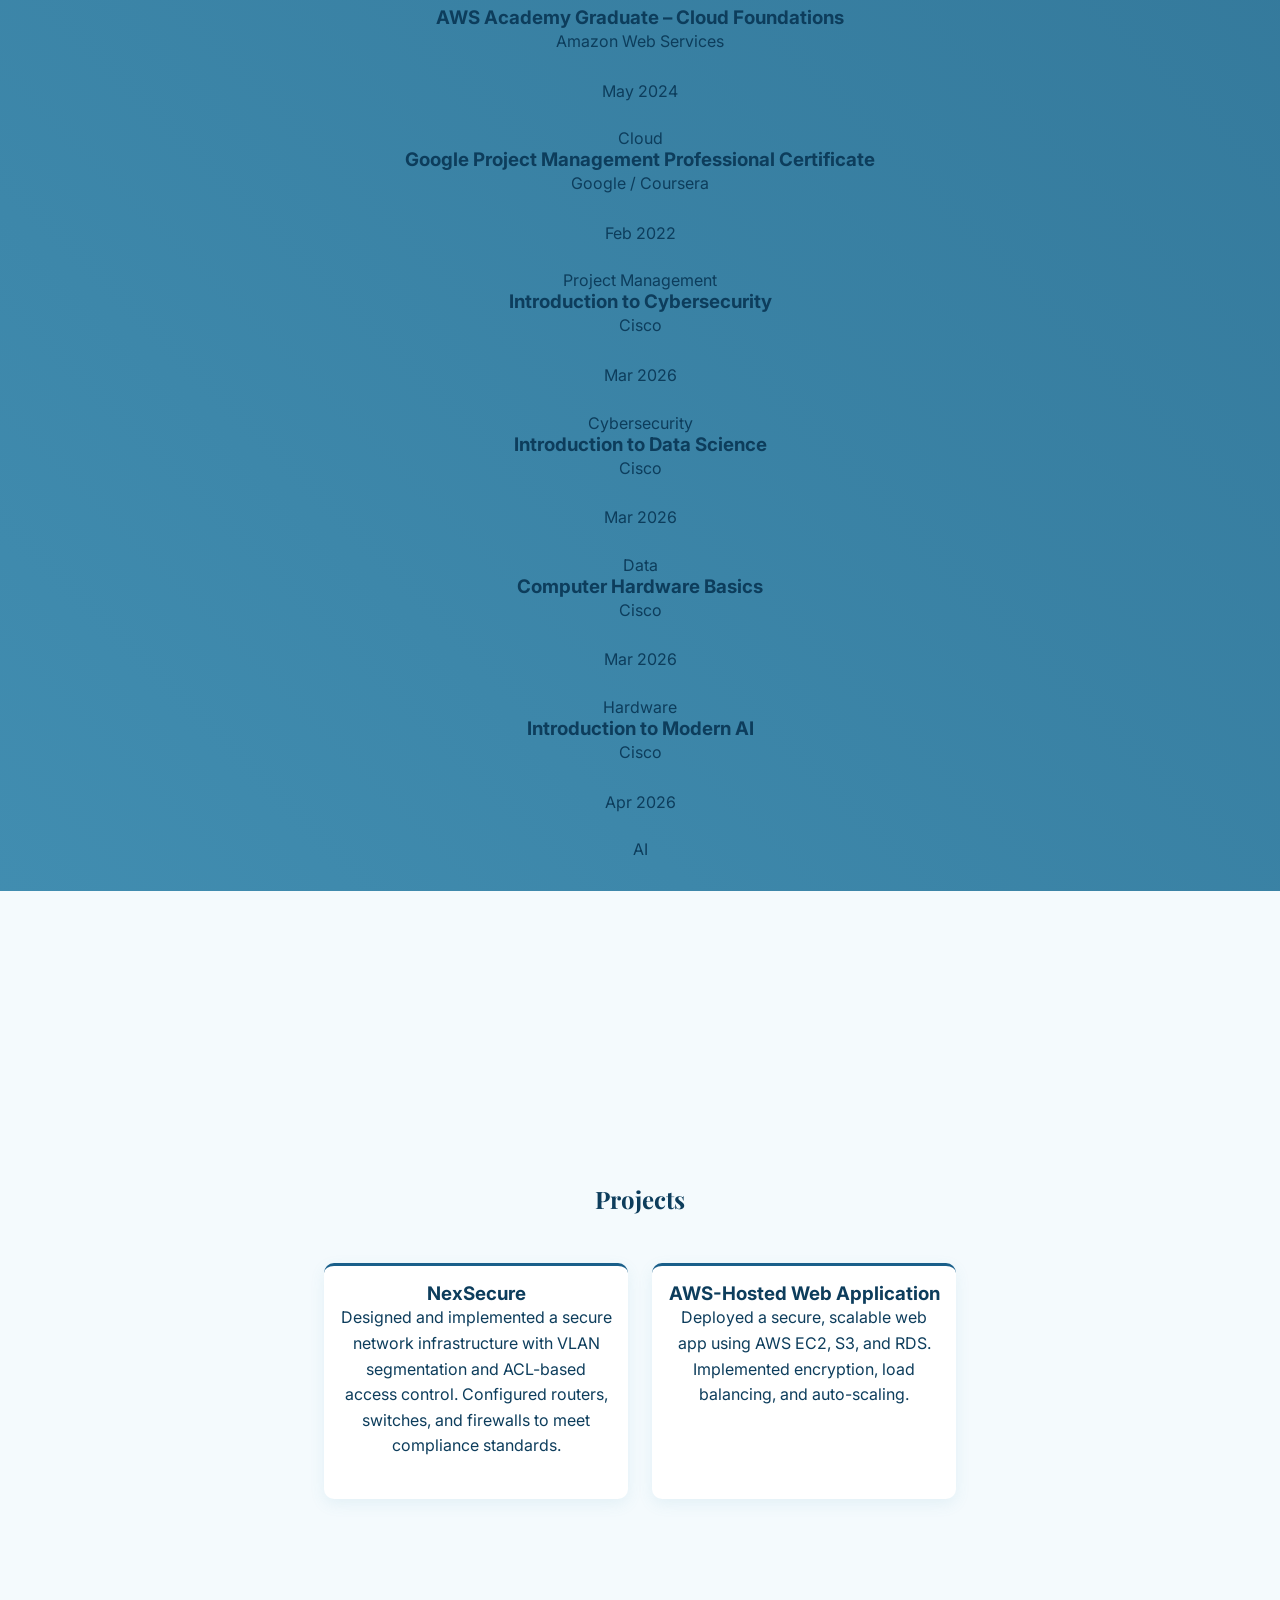
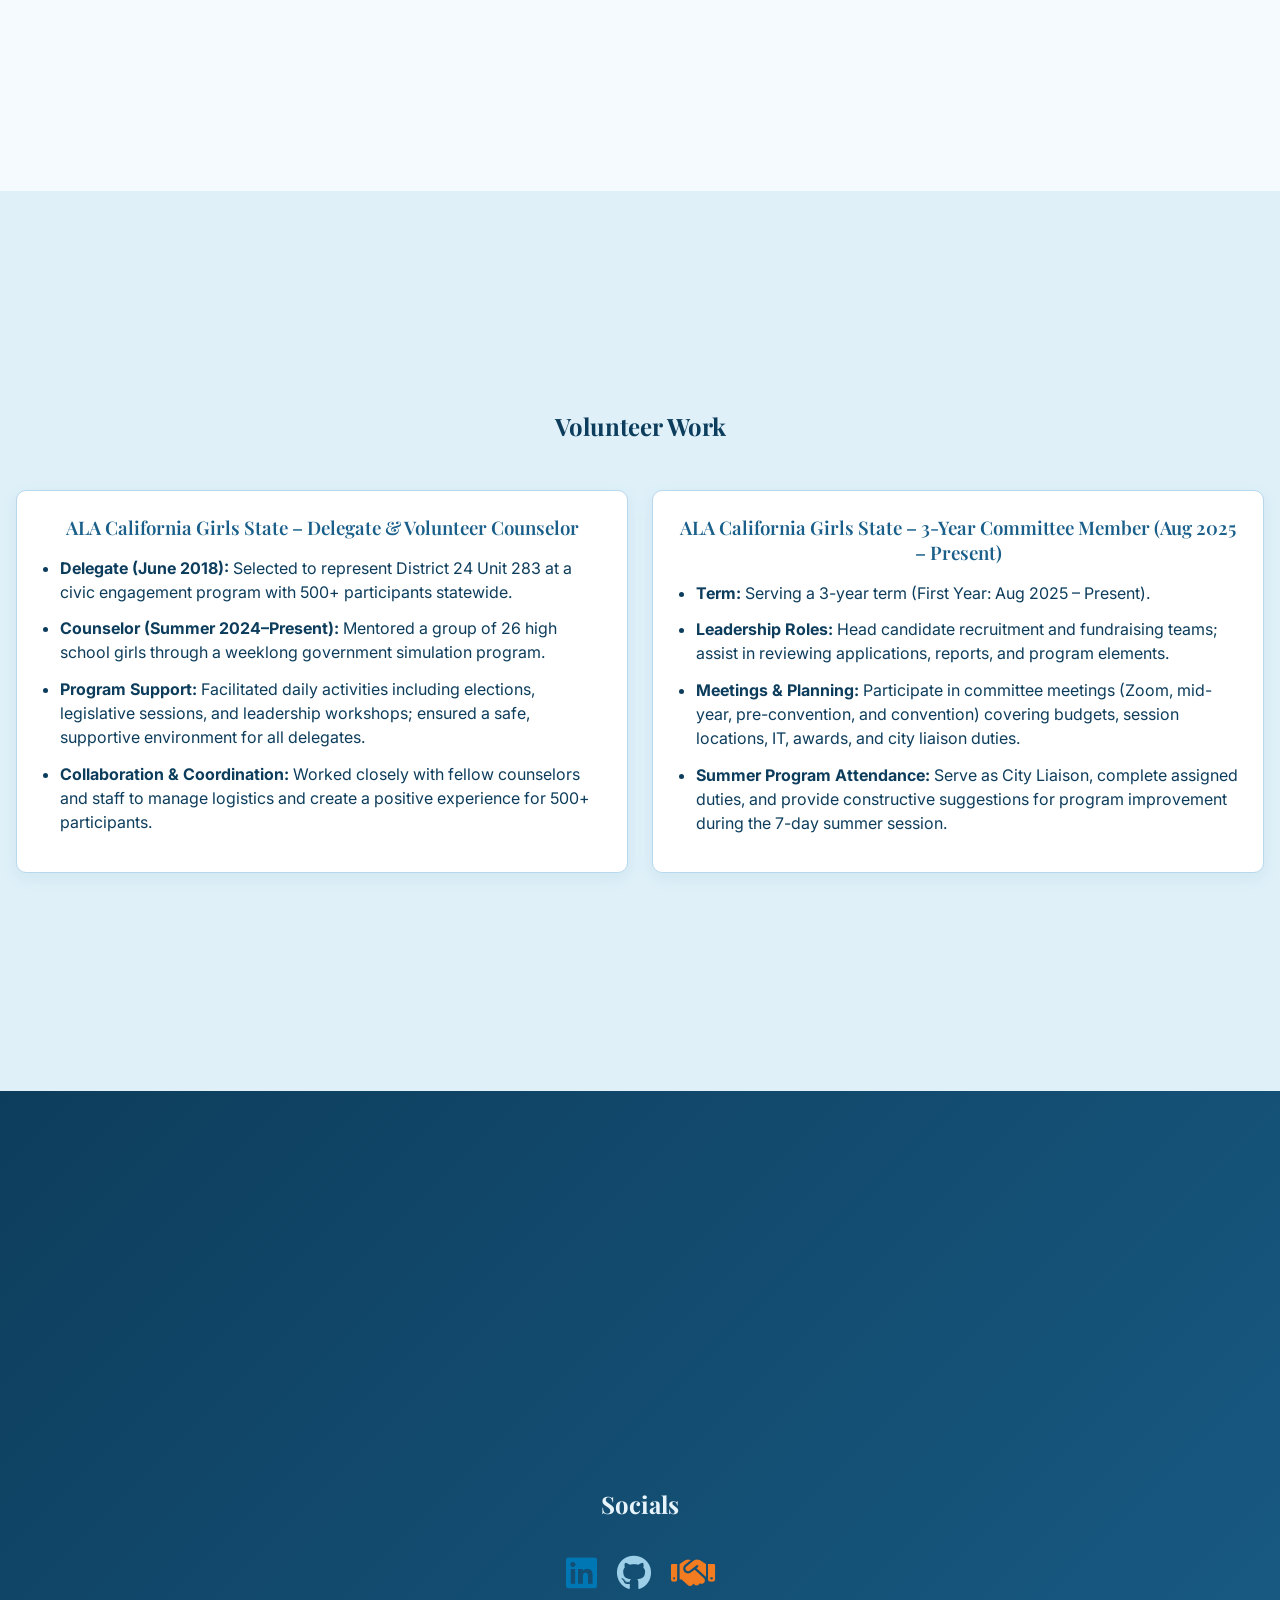
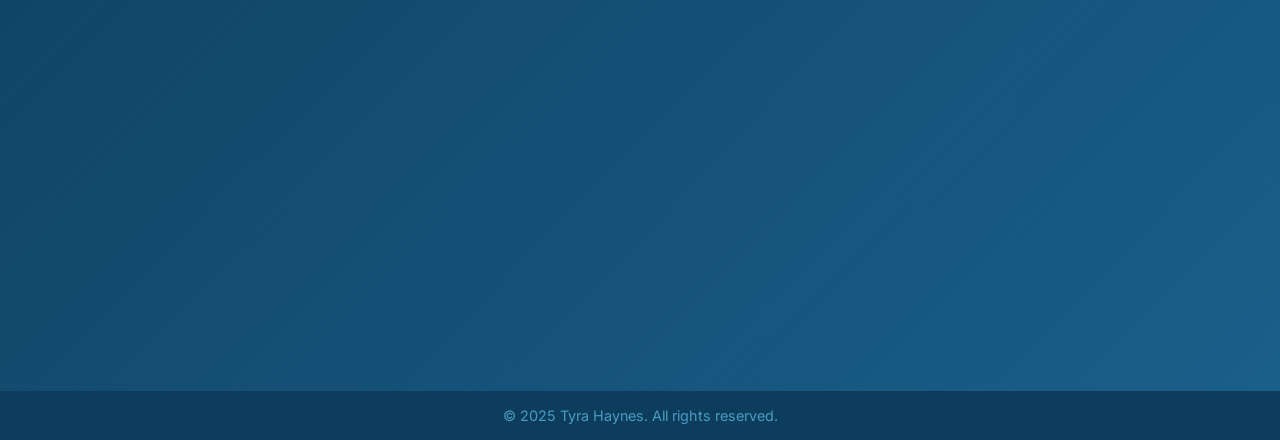
==== commit c7472901: "Update index.html added a certificate section" ====
--- a/index.html
+++ b/index.html
@@ -63,6 +63,57 @@
       </div>
     </div>
   </section>
+  <!--Certificates-->
+ <section id="certifications">
+  <h2>Certifications</h2>
+  <div class="certs-grid">
+
+    <a href="https://www.credly.com/badges/d08cc461-3a2a-4dc6-bef7-b8f32efce61c/public_url" target="_blank" class="cert-card">
+      <h3>AWS Academy Graduate – Cloud Foundations</h3>
+      <p class="cert-issuer">Amazon Web Services</p>
+      <p class="cert-date">May 2024</p>
+      <span class="cert-tag">Cloud</span>
+    </a>
+
+    <a href="https://www.credly.com/badges/6a06850d-87e0-4e56-ad29-05bdb4d86b0e/public_url" target="_blank" class="cert-card">
+      <h3>Google Project Management Professional Certificate</h3>
+      <p class="cert-issuer">Google / Coursera</p>
+      <p class="cert-date">Feb 2022</p>
+      <span class="cert-tag">Project Management</span>
+    </a>
+
+
+
+    <a href="https://www.credly.com/badges/a101aa54-0ed1-42d0-b99a-725112e15bdf/public_url" target="_blank" class="cert-card">
+      <h3>Introduction to Cybersecurity</h3>
+      <p class="cert-issuer">Cisco</p>
+      <p class="cert-date">Mar 2026</p>
+      <span class="cert-tag">Cybersecurity</span>
+    </a>
+
+    <a href="https://www.credly.com/badges/845a7a31-f7f7-4deb-ba48-790ed21aa41a/public_url" target="_blank" class="cert-card">
+      <h3>Introduction to Data Science</h3>
+      <p class="cert-issuer">Cisco</p>
+      <p class="cert-date">Mar 2026</p>
+      <span class="cert-tag">Data</span>
+    </a>
+
+    <a href="https://www.credly.com/badges/e3be06fa-6c5f-46f2-8f30-e147c1c2dc3c/public_url" target="_blank" class="cert-card">
+      <h3>Computer Hardware Basics</h3>
+      <p class="cert-issuer">Cisco</p>
+      <p class="cert-date">Mar 2026</p>
+      <span class="cert-tag">Hardware</span>
+    </a>
+
+    <a href="https://www.credly.com/badges/42262f83-6ff0-461f-910d-8377a51e8bbe/public_url" target="_blank" class="cert-card">
+      <h3>Introduction to Modern AI</h3>
+      <p class="cert-issuer">Cisco</p>
+      <p class="cert-date">Apr 2026</p>
+      <span class="cert-tag">AI</span>
+    </a>
+
+  </div>
+</section>
 
   <!-- Projects -->
   <section id="projects">
@@ -82,7 +133,7 @@
       </div>
     </div>
   </section>
-
+  
   <!-- Volunteer -->
 <section id="volunteer">
   <h2>Volunteer Work</h2>
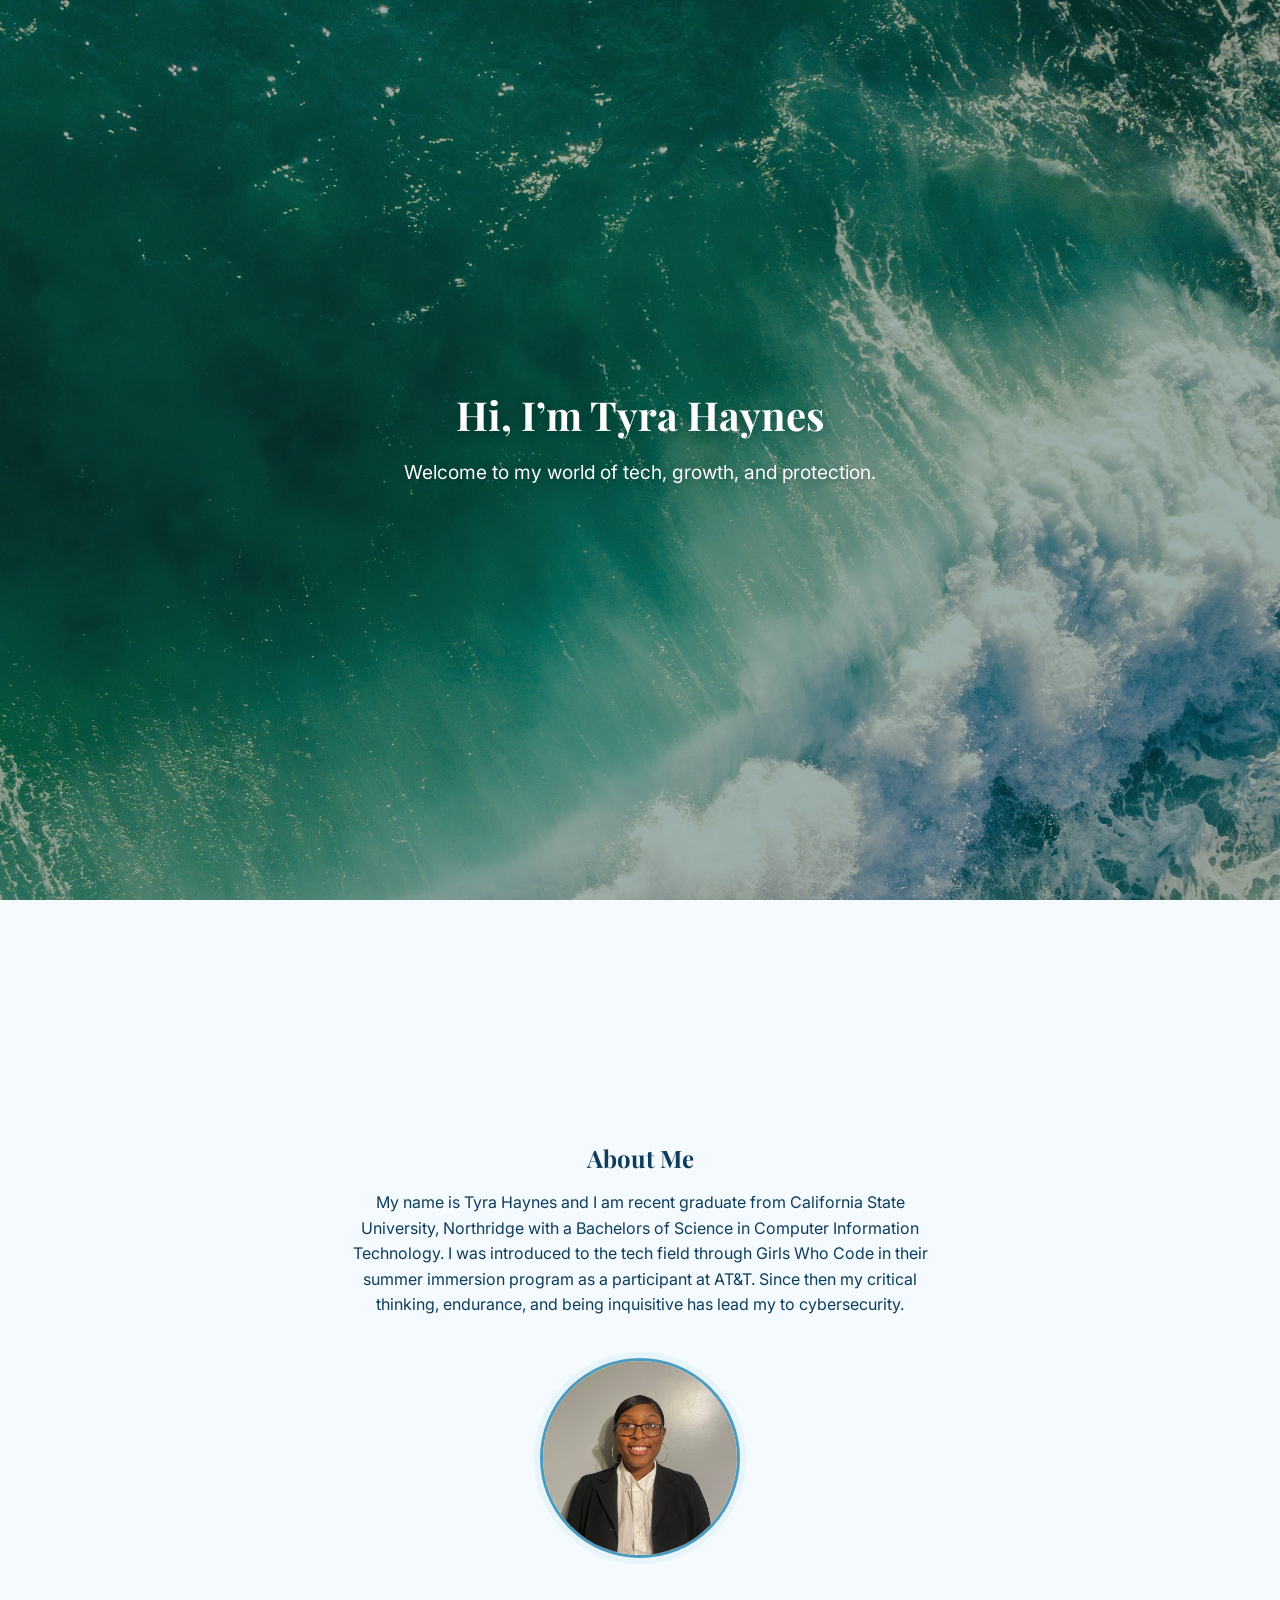
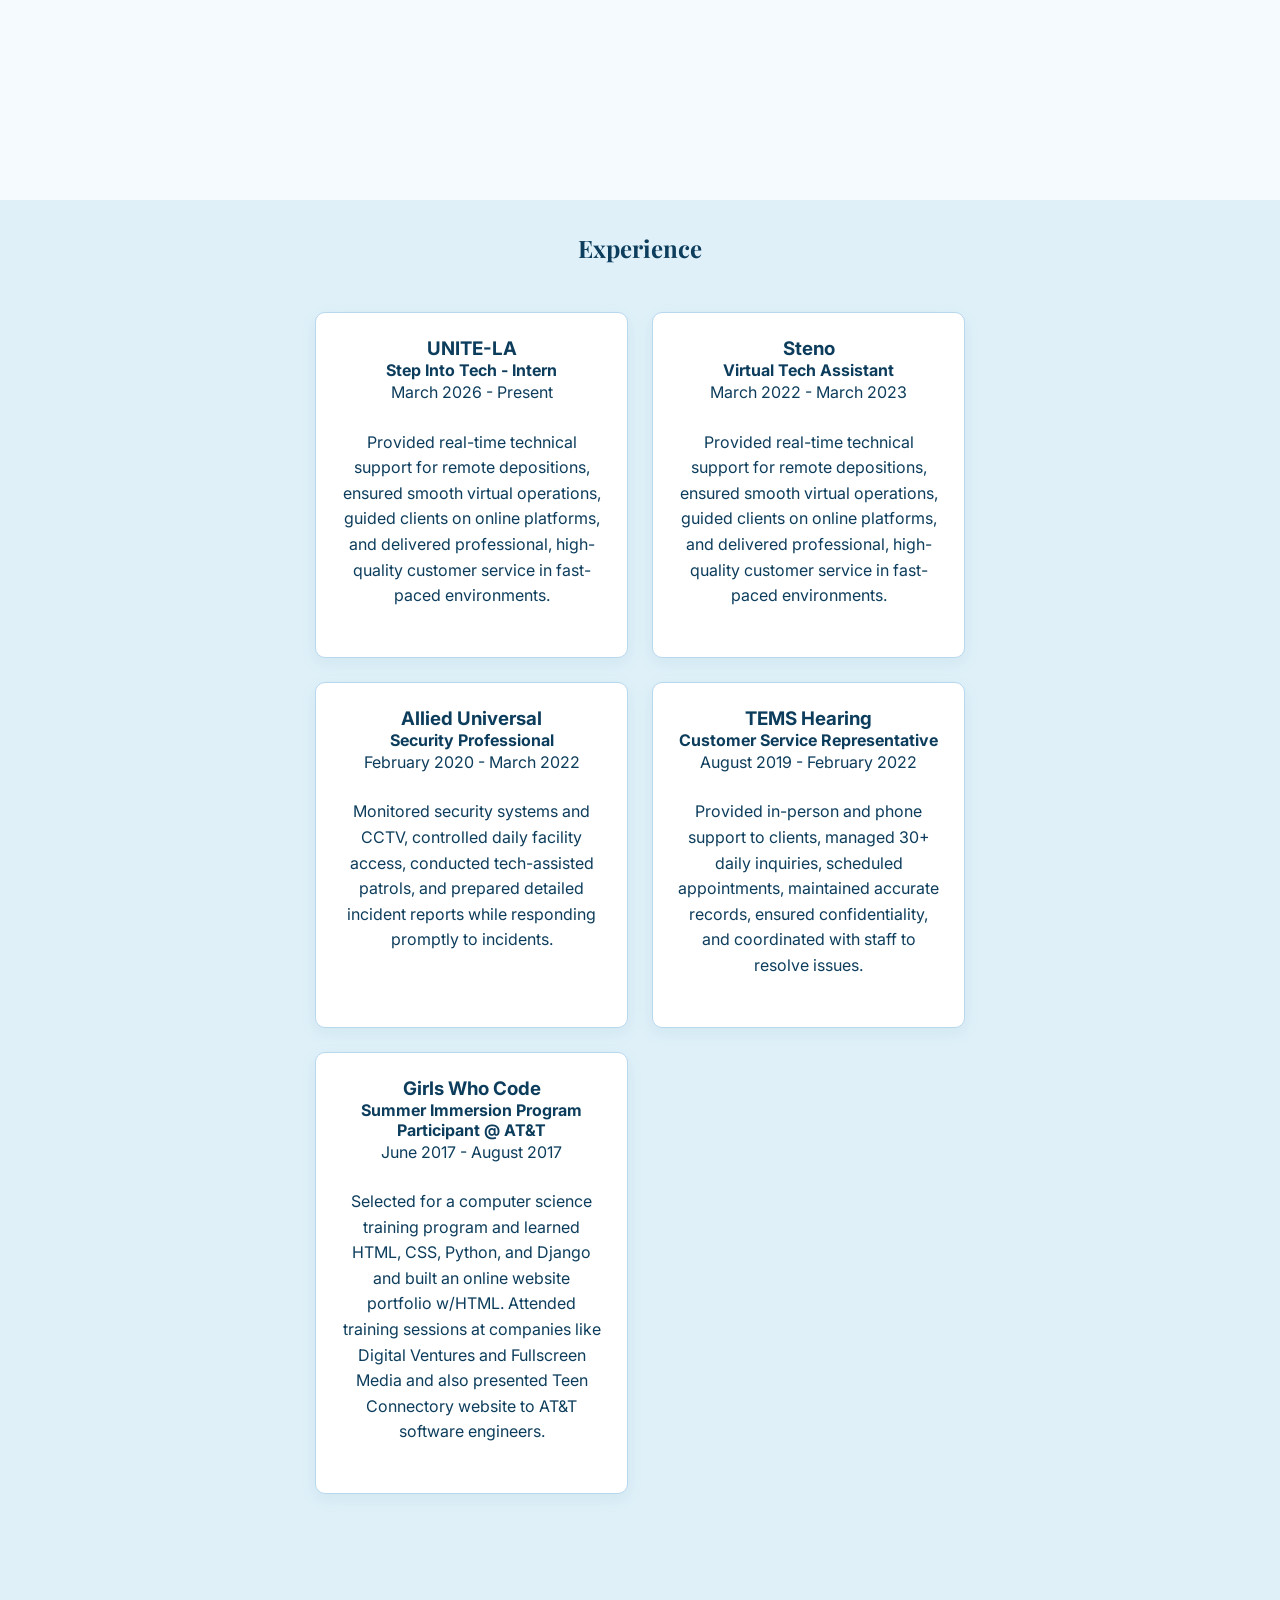
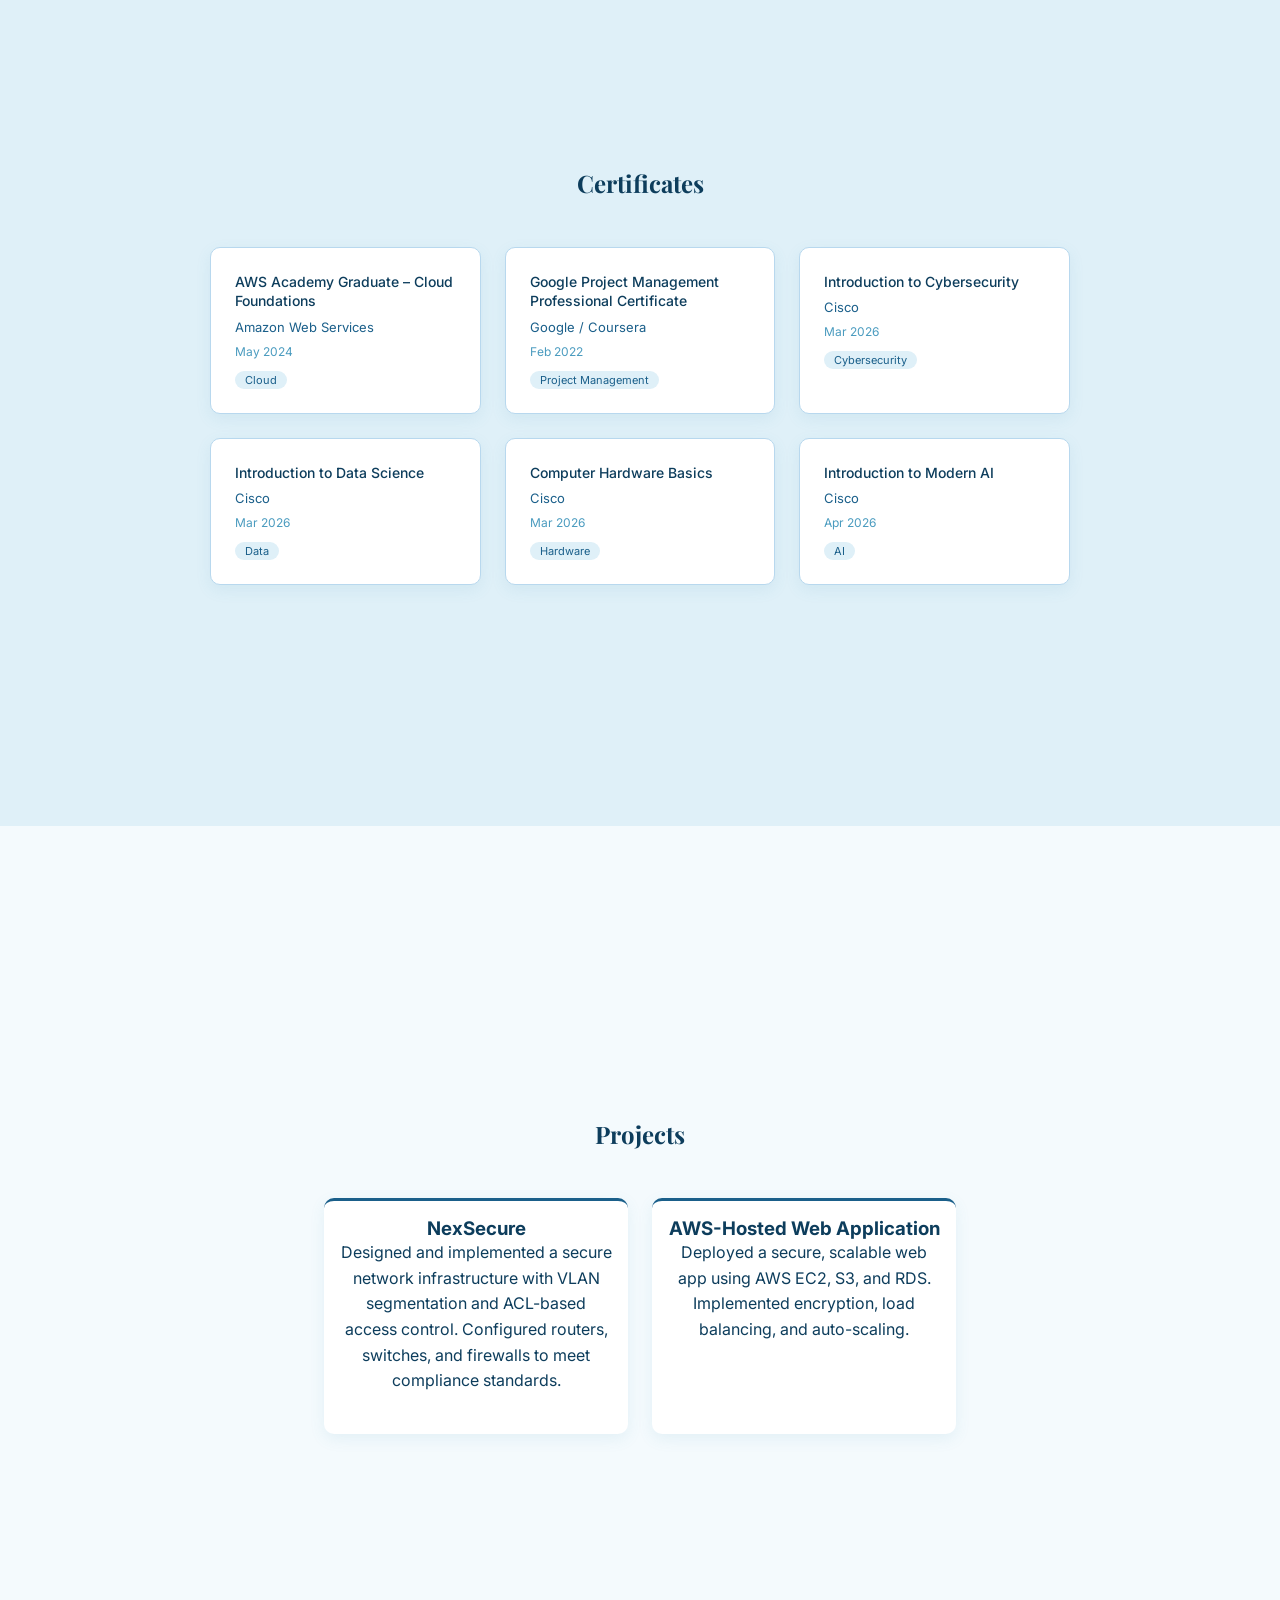
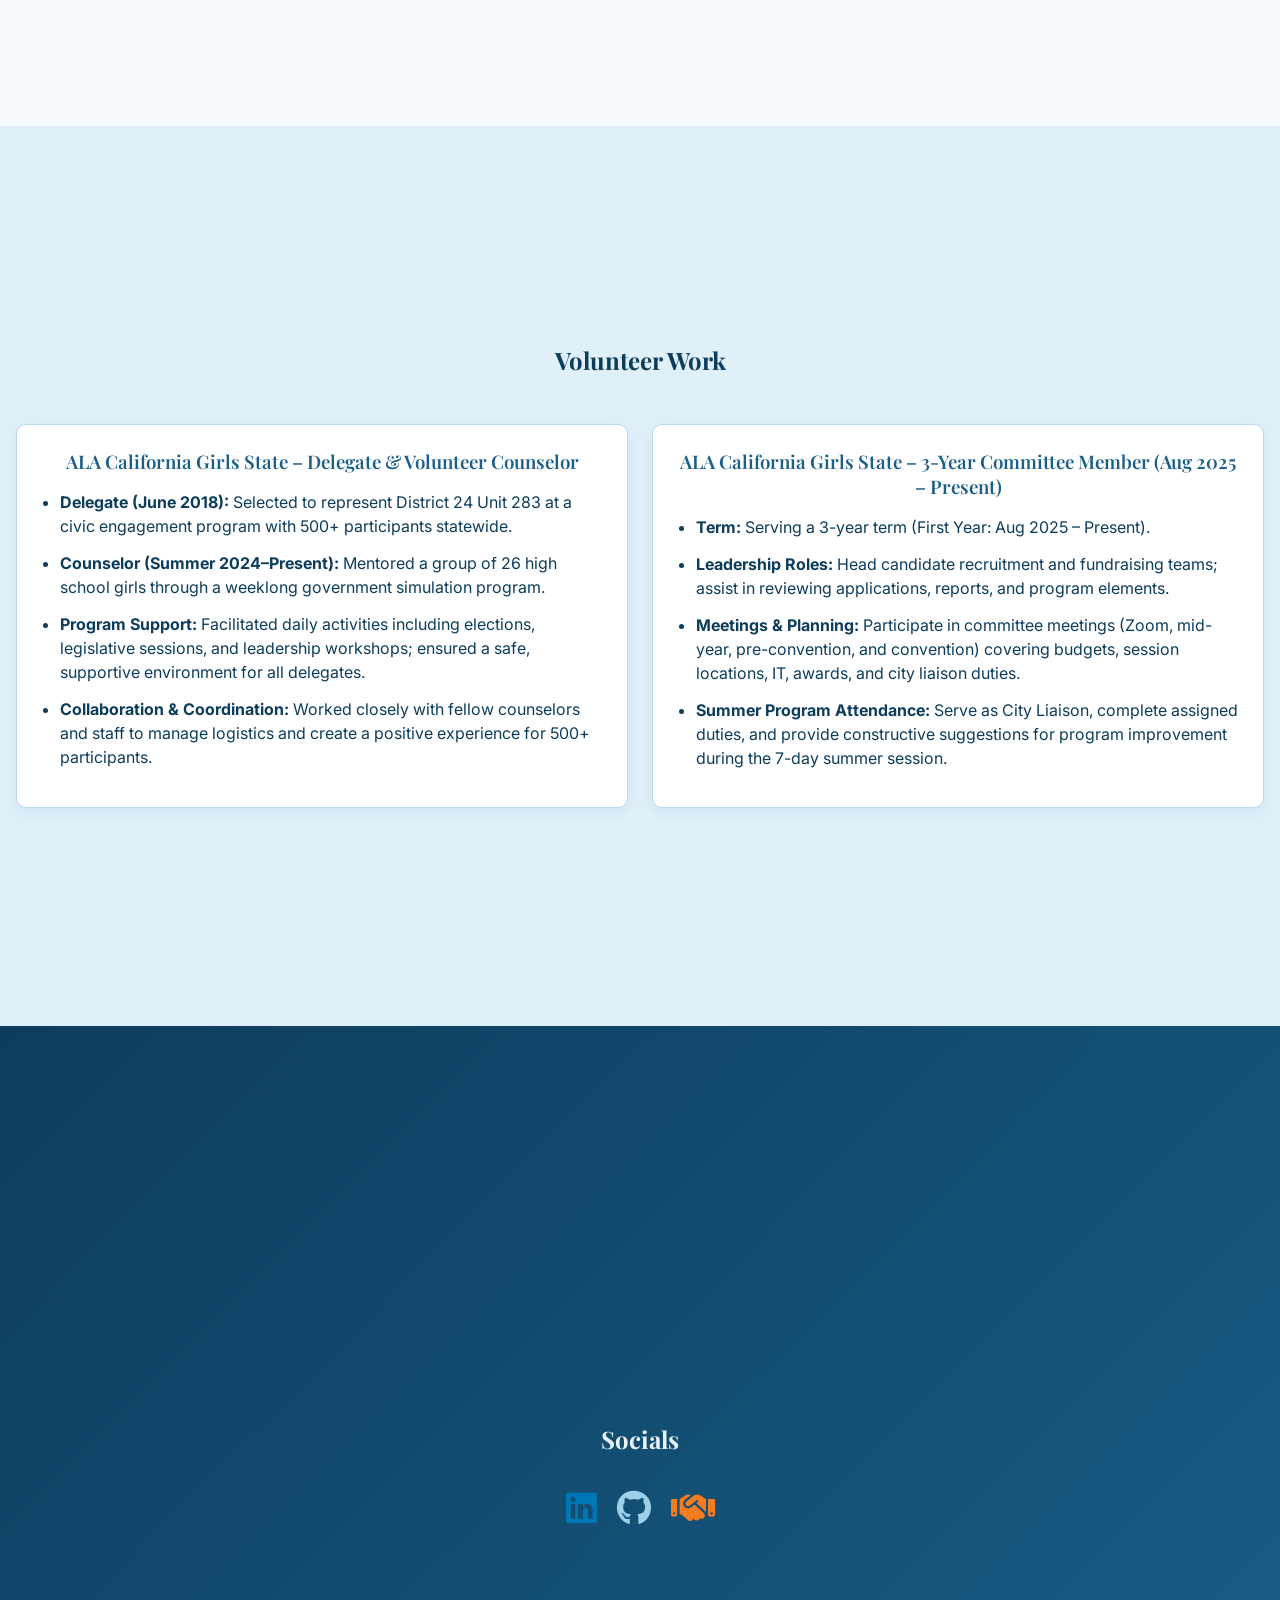
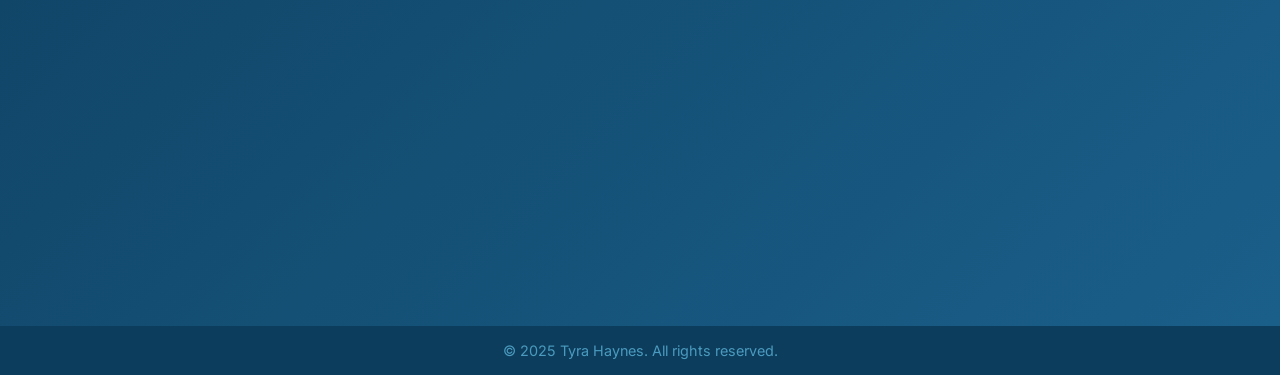
==== commit 1990b4fc: "Update index.html" ====
--- a/index.html
+++ b/index.html
@@ -65,7 +65,7 @@
   </section>
   <!--Certificates-->
  <section id="certifications">
-  <h2>Certifications</h2>
+  <h2>Certificates</h2>
   <div class="certs-grid">
 
     <a href="https://www.credly.com/badges/d08cc461-3a2a-4dc6-bef7-b8f32efce61c/public_url" target="_blank" class="cert-card">
--- a/style.css
+++ b/style.css
@@ -131,7 +131,61 @@
 }
 .project-card img { width: 100%; height: 150px; object-fit: cover; }
 .project-card .project-info { padding: 1rem; }
-
+#certifications { background: #dff0f8; color: #0d3d5c; }
+
+.certs-grid {
+  display: grid;
+  grid-template-columns: repeat(auto-fit, minmax(240px, 1fr));
+  gap: 1.5rem;
+  margin-top: 2rem;
+  width: 100%;
+  max-width: 860px;
+}
+
+.cert-card {
+  background: #fff;
+  padding: 1.5rem;
+  border-radius: 10px;
+  border: 0.5px solid #b8d8ee;
+  box-shadow: 0 5px 15px rgba(74,155,191,0.1);
+  text-align: left;
+  transition: transform 0.3s, box-shadow 0.3s;
+}
+
+.cert-card:hover {
+  transform: translateY(-5px);
+  box-shadow: 0 10px 25px rgba(74,155,191,0.2);
+}
+
+.cert-card h3 {
+  font-size: 14px;
+  font-weight: 500;
+  color: #0d3d5c;
+  margin: 0 0 6px;
+  line-height: 1.4;
+}
+
+.cert-issuer {
+  font-size: 13px;
+  color: #1a5f8a;
+  margin: 0 0 4px;
+}
+
+.cert-date {
+  font-size: 12px;
+  color: #4a9bbf;
+  margin: 0;
+}
+
+.cert-tag {
+  display: inline-block;
+  margin-top: 10px;
+  font-size: 11px;
+  padding: 2px 10px;
+  border-radius: 30px;
+  background: #dff0f8;
+  color: #1a5f8a;
+}
 #volunteer { background: #dff0f8; color: #0d3d5c; padding: 2rem 1rem; }
 .volunteer-cards {
   display: grid;
@@ -153,4 +207,4 @@
 .contact-icons a[href*="github"] { color: #9dd0e8; }
 .contact-icons a[href*="joinhandshake"] { color: #f47c20; }
 
-footer { padding: 1rem; text-align: center; font-size: 0.9rem; background: #0d3d5c; color: #4a9bbf; }+footer { padding: 1rem; text-align: center; font-size: 0.9rem; background: #0d3d5c; color: #4a9bbf; }
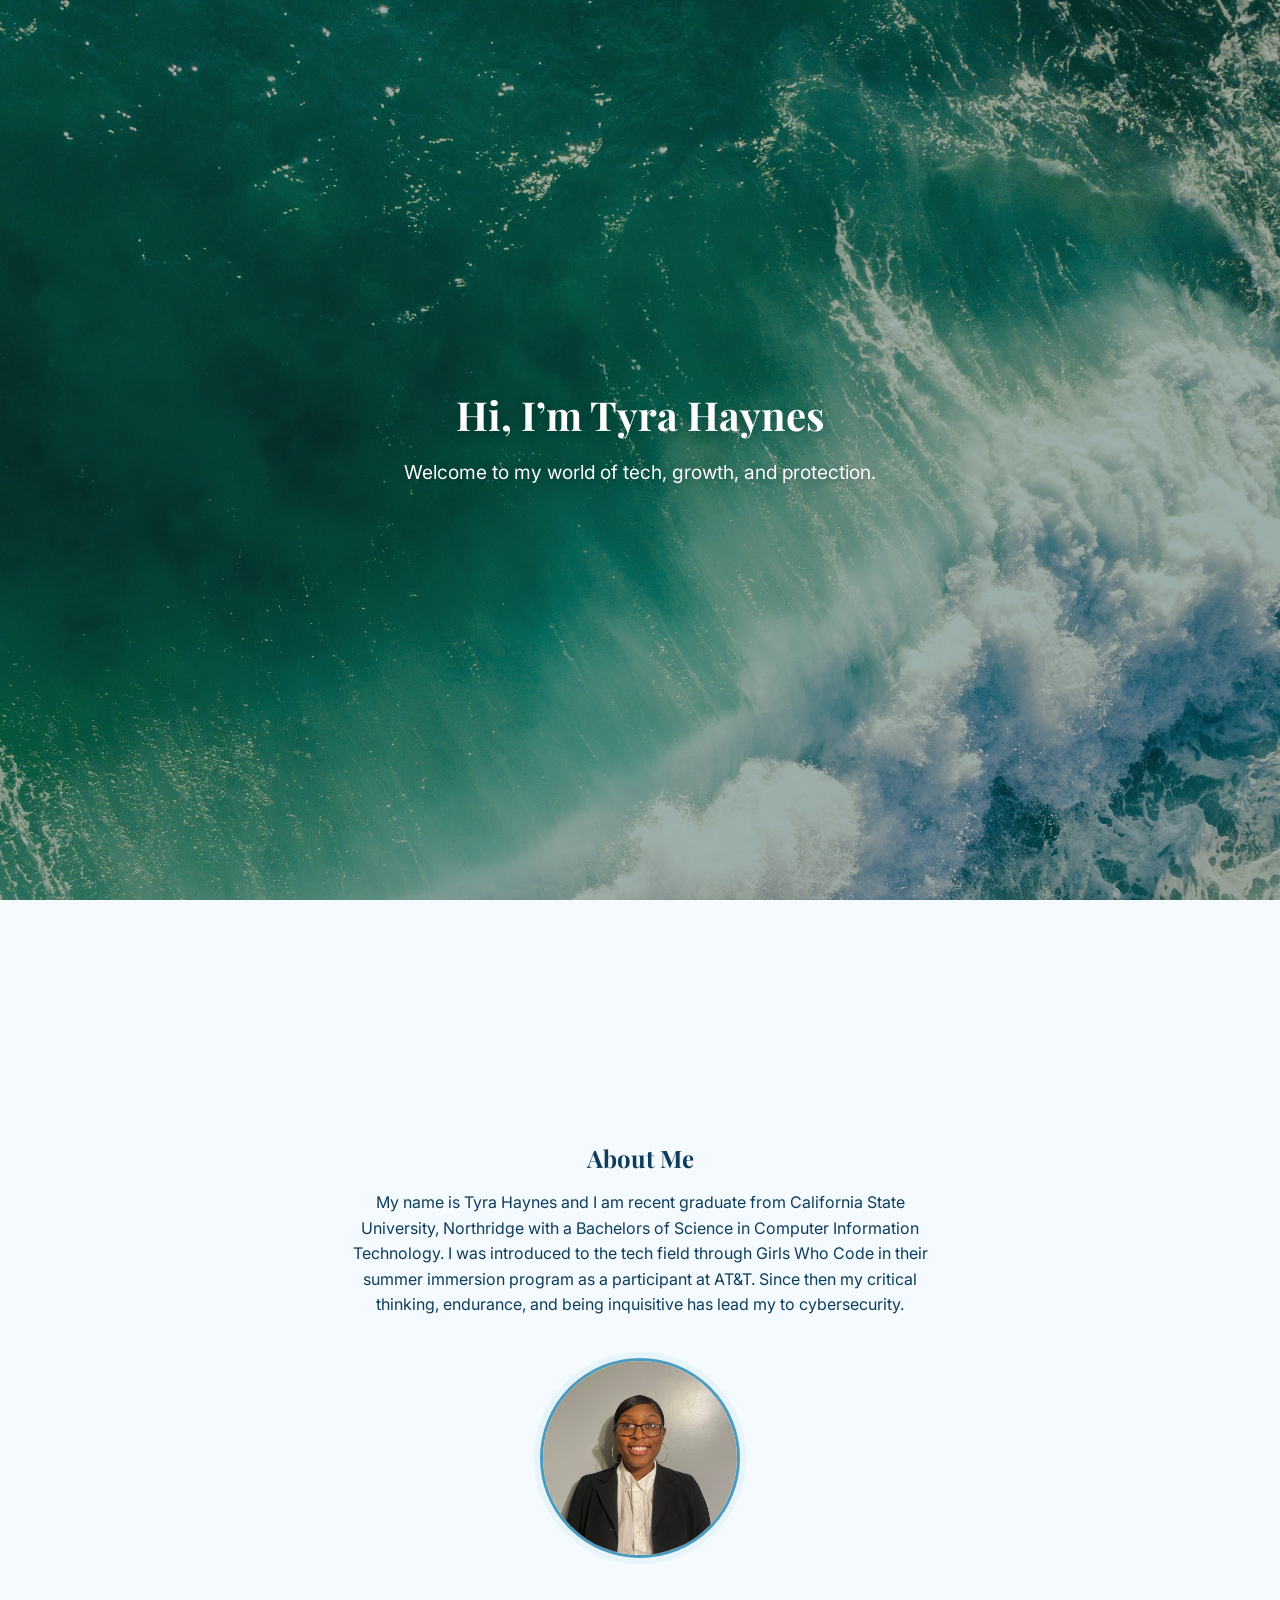
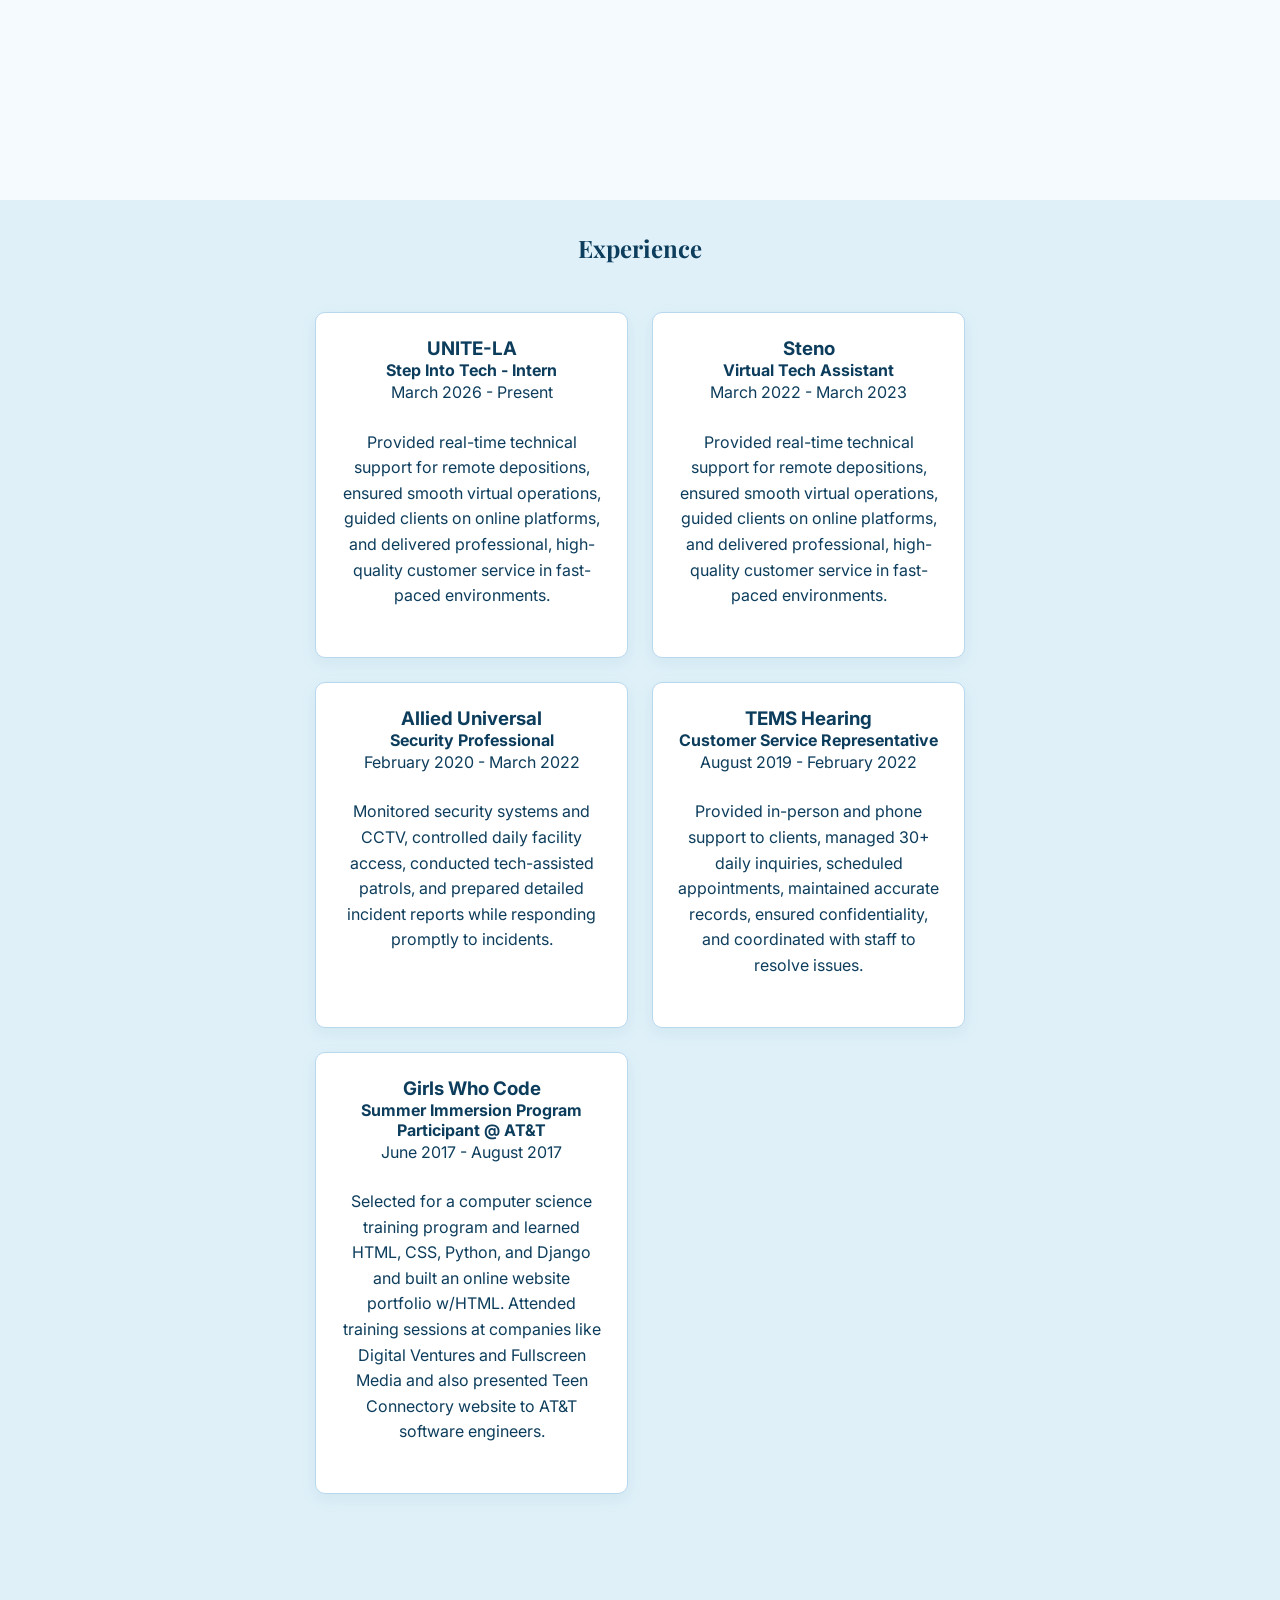
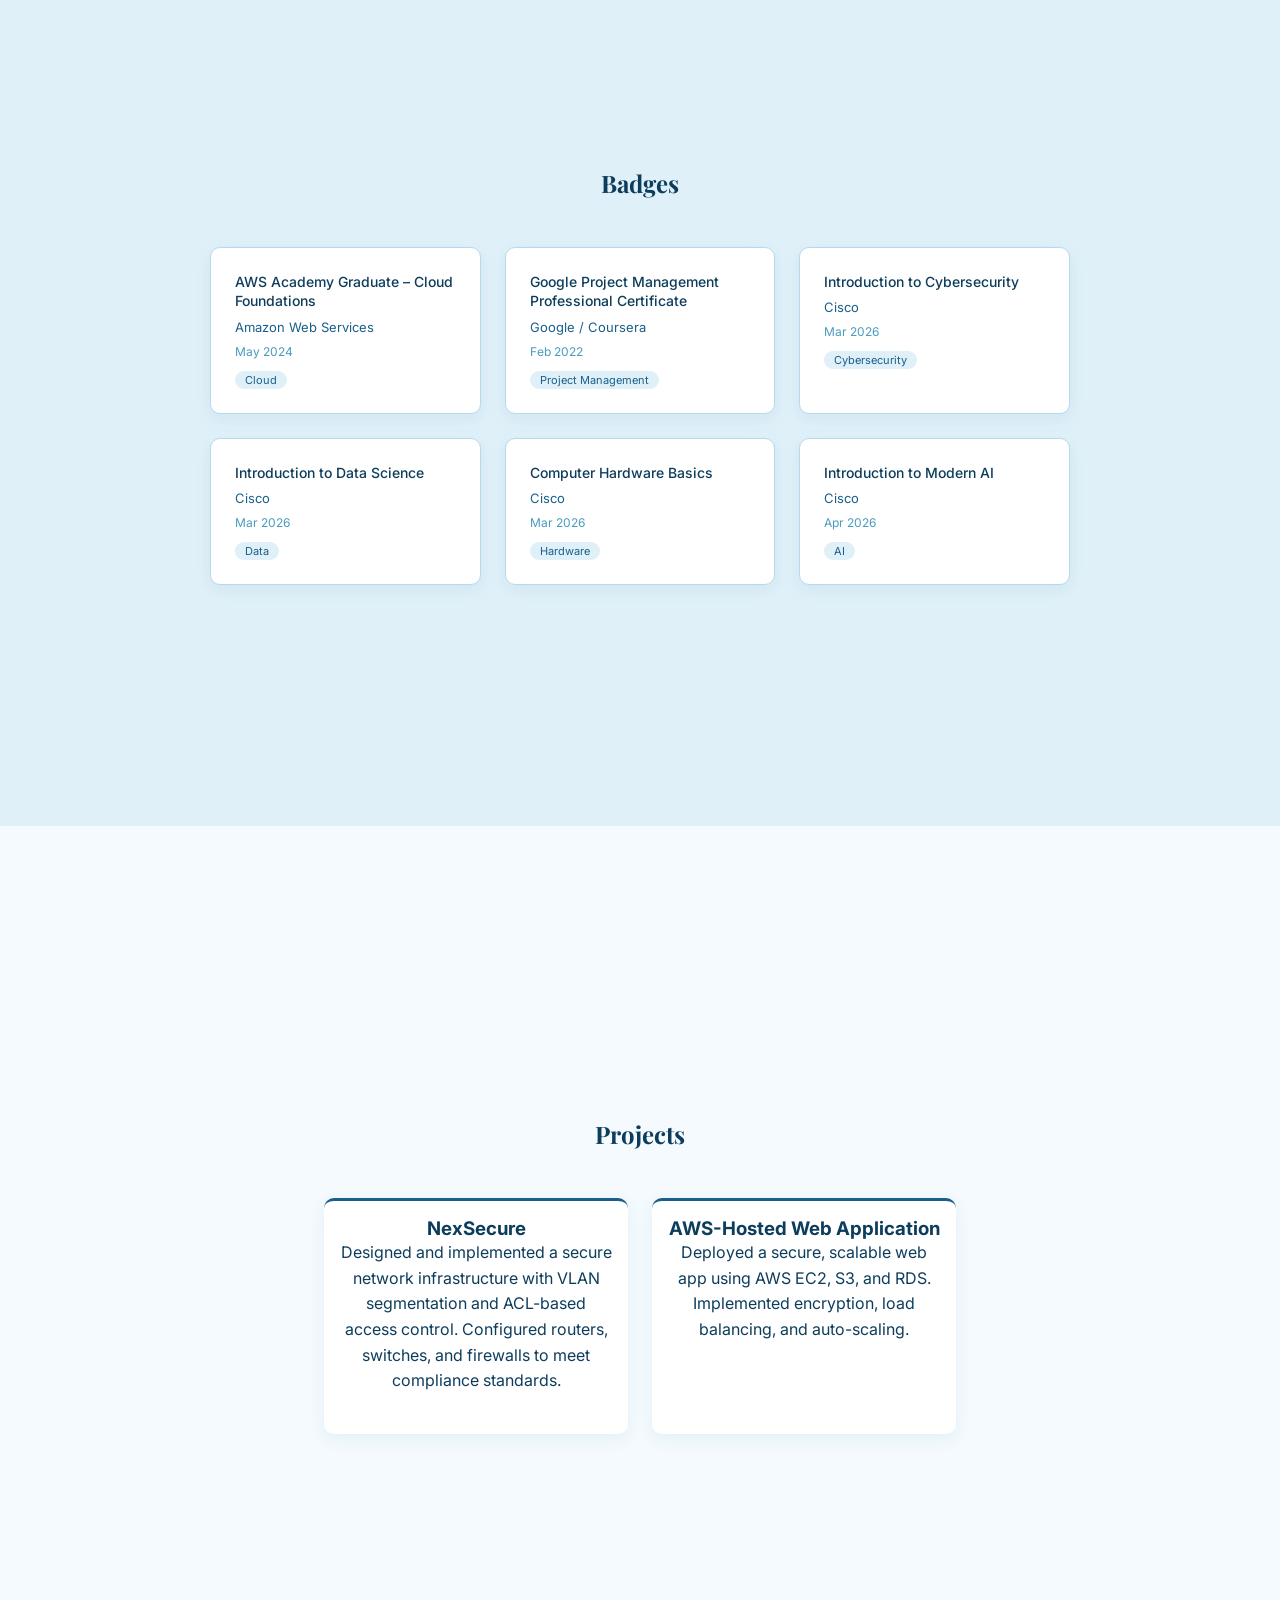
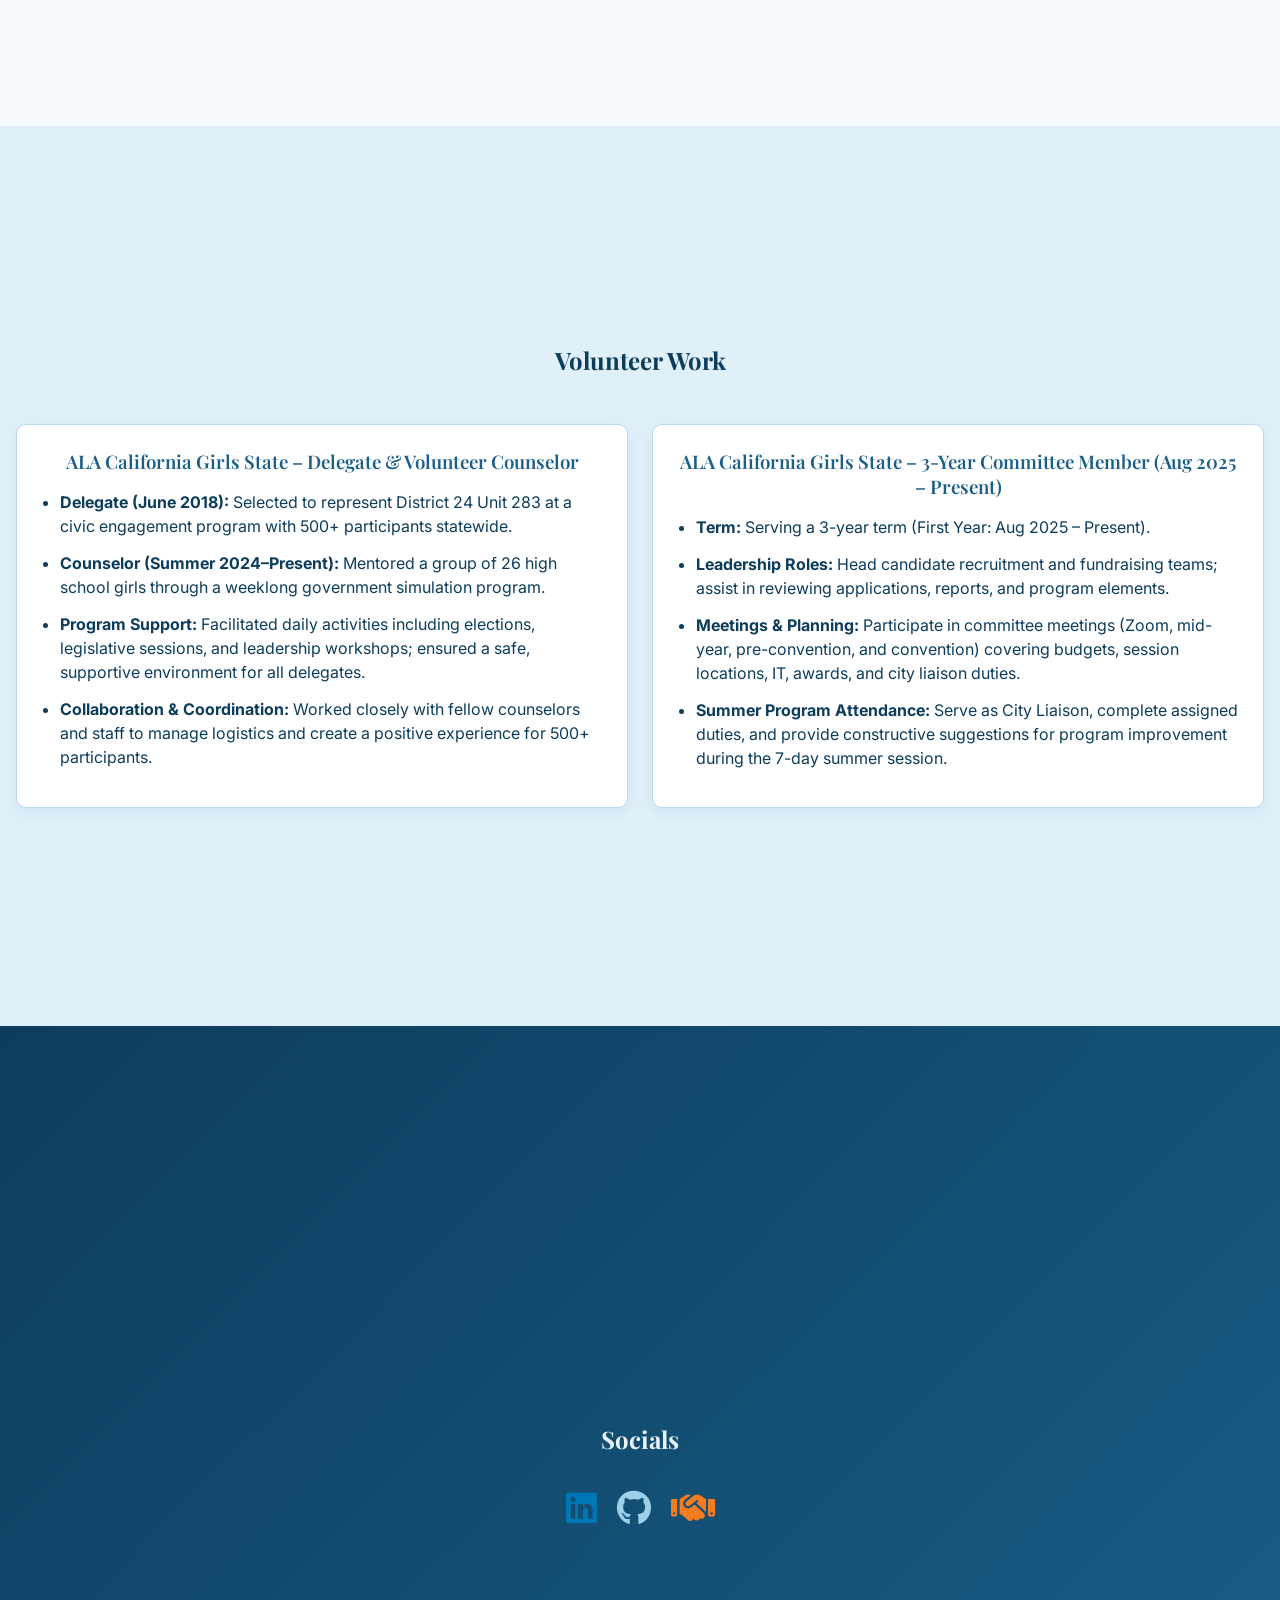
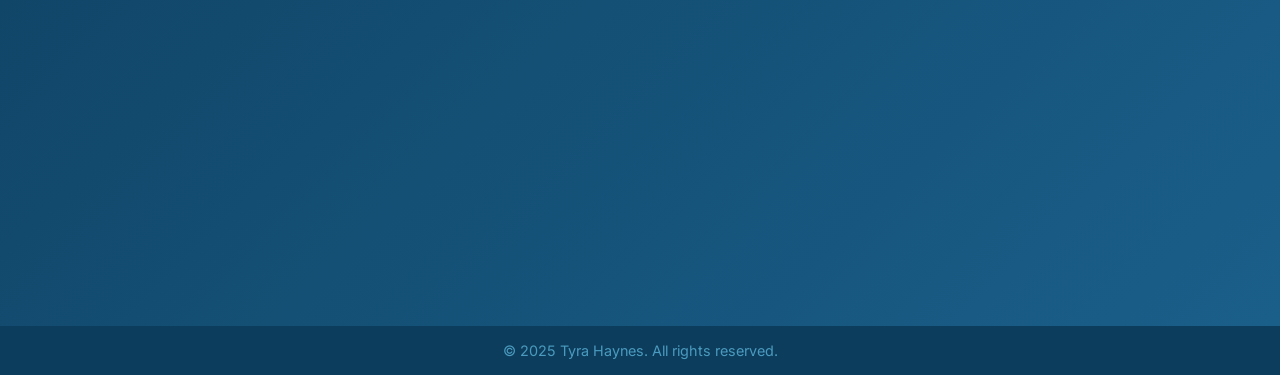
==== commit c6484870: "Update index.html" ====
--- a/index.html
+++ b/index.html
@@ -65,7 +65,7 @@
   </section>
   <!--Certificates-->
  <section id="certifications">
-  <h2>Certificates</h2>
+  <h2>Badges</h2>
   <div class="certs-grid">
 
     <a href="https://www.credly.com/badges/d08cc461-3a2a-4dc6-bef7-b8f32efce61c/public_url" target="_blank" class="cert-card">
